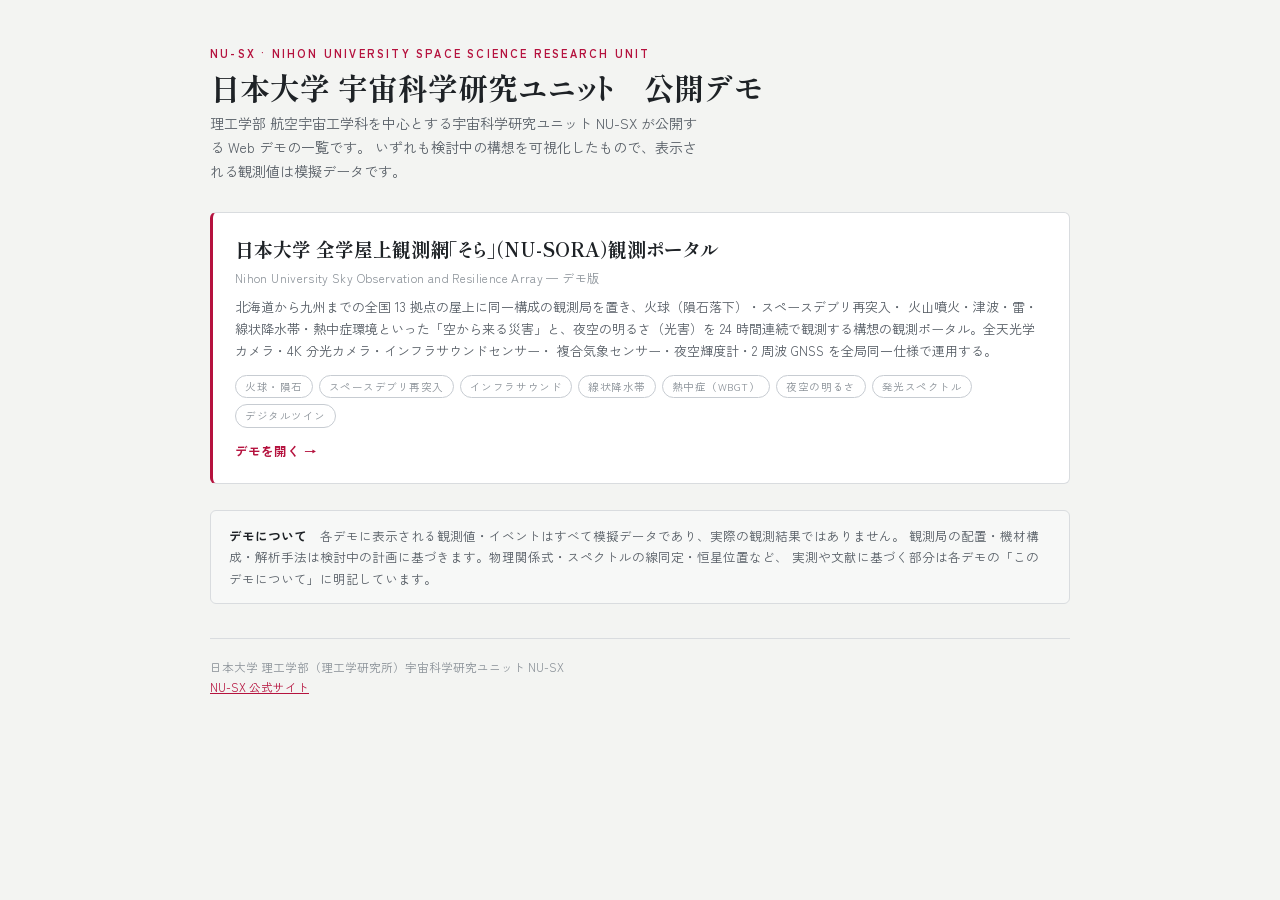
==== index.html @ 19b9b511 "NU-SORA 観測ポータル デモ版を公開 日本大学 全学屋上観測網「そら」（Nihon University Sky Observation and Resilience Array）の観測ポータル" ====
<!doctype html>
<html lang="ja">
<head>
<meta charset="utf-8">
<meta name="viewport" content="width=device-width, initial-scale=1">
<title>NU-SX ｜ 日本大学 宇宙科学研究ユニット — 公開デモ</title>
<meta name="description" content="日本大学 理工学部 宇宙科学研究ユニット NU-SX が公開する Web デモの一覧。">
<meta name="robots" content="noindex">
<link rel="preconnect" href="https://fonts.googleapis.com">
<link rel="preconnect" href="https://fonts.gstatic.com" crossorigin>
<link rel="stylesheet" href="https://fonts.googleapis.com/css2?family=Shippori+Mincho:wght@500;700&family=Zen+Kaku+Gothic+New:wght@400;500;700&display=swap">
<link rel="icon" href="data:image/svg+xml,%3Csvg xmlns='http://www.w3.org/2000/svg' viewBox='0 0 32 32'%3E%3Crect width='32' height='32' rx='6' fill='%23B5123E'/%3E%3Cpath d='M6 24 L24 8' stroke='%23fff' stroke-width='2.4' stroke-linecap='round'/%3E%3Ccircle cx='24' cy='8' r='3.2' fill='%23fff'/%3E%3Ccircle cx='9' cy='11' r='1.2' fill='%23fff'/%3E%3Ccircle cx='15' cy='7' r='1' fill='%23fff'/%3E%3Ccircle cx='22' cy='21' r='1' fill='%23fff'/%3E%3C/svg%3E">
<style>
:root{
  --bg:#12151A; --panel:#191D23; --panel2:#1F242B; --ink:#EDEFF2; --ink2:#AEB6C0; --muted:#7E8792;
  --rule:#2A3038; --rule2:#353C46; --accent:#D6405F; color-scheme:dark;
}
@media (prefers-color-scheme: light){
  :root{ --bg:#F3F4F2; --panel:#FFFFFF; --panel2:#F7F8F7; --ink:#1E2226; --ink2:#575E66; --muted:#8A9198;
         --rule:#D9DCDF; --rule2:#C7CCD2; --accent:#B5123E; color-scheme:light; }
}
*{box-sizing:border-box}
body{margin:0;background:var(--bg);color:var(--ink);font-size:14px;line-height:1.7;
  font-family:"Zen Kaku Gothic New","Hiragino Sans","Noto Sans JP",sans-serif;font-feature-settings:"palt";
  -webkit-font-smoothing:antialiased}
h1,h2,h3{font-family:"Shippori Mincho","Hiragino Mincho ProN","Yu Mincho",serif;font-weight:700;margin:0}
a{color:var(--accent)}
.page{max-width:900px;margin:0 auto;padding:44px 20px 72px}
.eyebrow{font-size:11px;letter-spacing:.2em;color:var(--accent);font-weight:700;text-transform:uppercase}
h1{font-size:30px;line-height:1.25;margin:6px 0 6px;text-wrap:balance}
.lead{color:var(--ink2);margin:0 0 28px;max-width:62ch}
.card{display:block;background:var(--panel);border:1px solid var(--rule);border-left:3px solid var(--accent);
  border-radius:6px;padding:20px 22px;text-decoration:none;color:inherit;margin-bottom:14px;transition:border-color .15s}
.card:hover{border-color:var(--accent)}
.card h2{font-size:19px;margin-bottom:3px}
.card .sub{font-size:12px;color:var(--muted);letter-spacing:.03em;margin-bottom:8px}
.card p{margin:0;color:var(--ink2);font-size:13px}
.card .go{display:inline-block;margin-top:12px;font-size:12.5px;font-weight:700;color:var(--accent)}
.tags{display:flex;gap:6px;flex-wrap:wrap;margin-top:12px}
.tag{font-size:10.5px;letter-spacing:.05em;border:1px solid var(--rule2);color:var(--muted);
  border-radius:999px;padding:2px 9px}
.notice{background:var(--panel2);border:1px solid var(--rule);border-radius:6px;padding:14px 18px;
  font-size:12.5px;color:var(--ink2);margin:26px 0 0}
.notice b{color:var(--ink)}
footer{border-top:1px solid var(--rule);margin-top:34px;padding-top:18px;font-size:11.5px;color:var(--muted);line-height:1.8}
</style>
</head>
<body>
<div class="page">
  <div class="eyebrow">NU-SX · Nihon University Space Science Research Unit</div>
  <h1>日本大学 宇宙科学研究ユニット　公開デモ</h1>
  <p class="lead">理工学部 航空宇宙工学科を中心とする宇宙科学研究ユニット NU-SX が公開する Web デモの一覧です。
  いずれも検討中の構想を可視化したもので、表示される観測値は模擬データです。</p>

  <a class="card" href="nu-sora/">
    <h2>日本大学 全学屋上観測網「そら」（NU-SORA）観測ポータル</h2>
    <div class="sub">Nihon University Sky Observation and Resilience Array — デモ版</div>
    <p>北海道から九州までの全国 13 拠点の屋上に同一構成の観測局を置き、火球（隕石落下）・スペースデブリ再突入・
    火山噴火・津波・雷・線状降水帯・熱中症環境といった「空から来る災害」と、夜空の明るさ（光害）を
    24 時間連続で観測する構想の観測ポータル。全天光学カメラ・4K 分光カメラ・インフラサウンドセンサー・
    複合気象センサー・夜空輝度計・2 周波 GNSS を全局同一仕様で運用する。</p>
    <div class="tags">
      <span class="tag">火球・隕石</span><span class="tag">スペースデブリ再突入</span>
      <span class="tag">インフラサウンド</span><span class="tag">線状降水帯</span>
      <span class="tag">熱中症（WBGT）</span><span class="tag">夜空の明るさ</span>
      <span class="tag">発光スペクトル</span><span class="tag">デジタルツイン</span>
    </div>
    <span class="go">デモを開く →</span>
  </a>

  <div class="notice">
    <b>デモについて</b>　各デモに表示される観測値・イベントはすべて模擬データであり、実際の観測結果ではありません。
    観測局の配置・機材構成・解析手法は検討中の計画に基づきます。物理関係式・スペクトルの線同定・恒星位置など、
    実測や文献に基づく部分は各デモの「このデモについて」に明記しています。
  </div>

  <footer>
    日本大学 理工学部（理工学研究所）宇宙科学研究ユニット NU-SX<br>
    <a href="https://aero.cst.nihon-u.ac.jp/nu-sx/" target="_blank" rel="noopener">NU-SX 公式サイト</a>
  </footer>
</div>
</body>
</html>
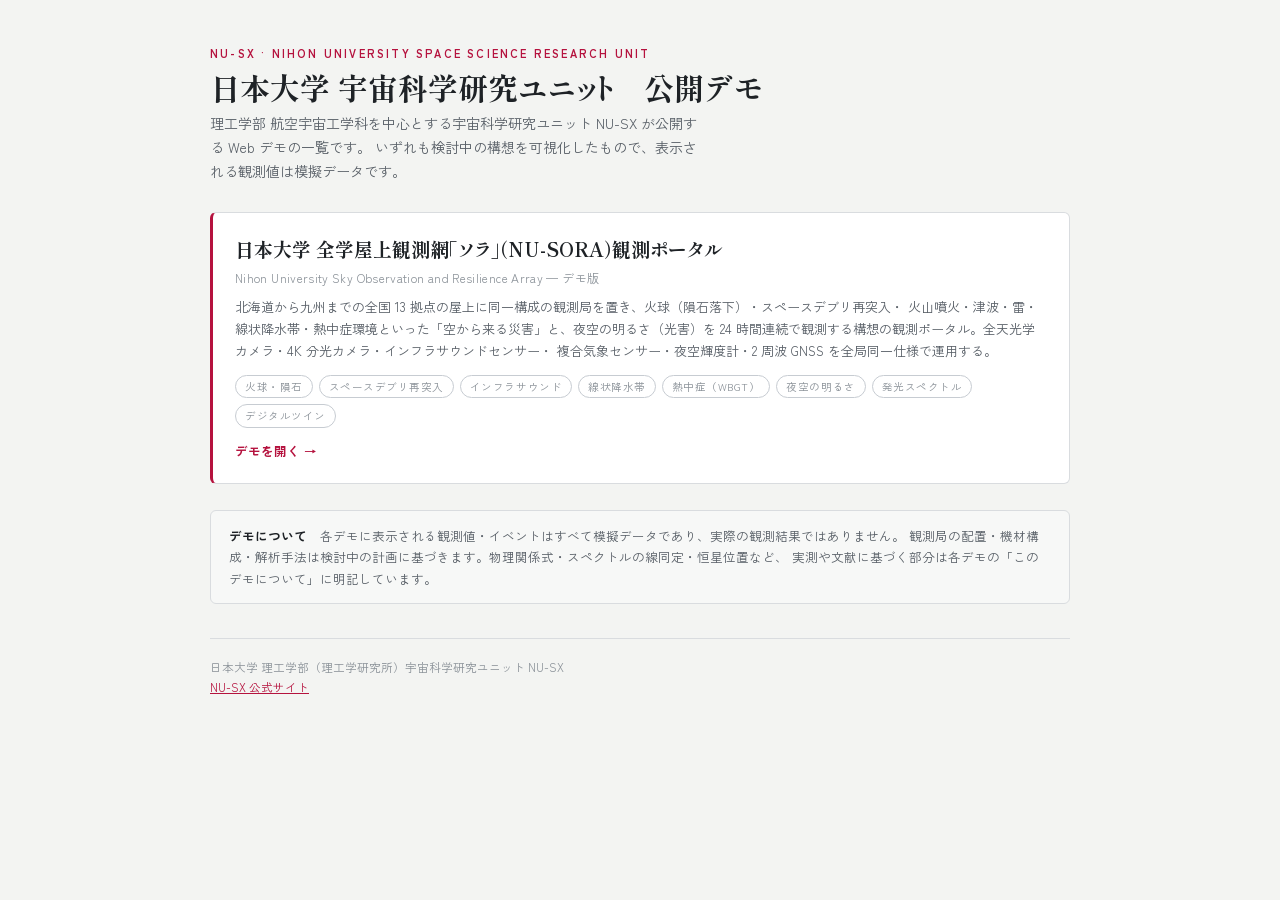
==== commit 87c39396: "観測網の通称をカタカナ「ソラ」に統一し、全天カメラの描画を作り直す 【名称】 全学屋上観測網の通称を「そら」から「ソラ」へ全箇所で統一した。  【全天カメラ】白く濁って回転して見えた原因を修正し、実際" ====
--- a/index.html
+++ b/index.html
@@ -53,7 +53,7 @@
   いずれも検討中の構想を可視化したもので、表示される観測値は模擬データです。</p>
 
   <a class="card" href="nu-sora/">
-    <h2>日本大学 全学屋上観測網「そら」（NU-SORA）観測ポータル</h2>
+    <h2>日本大学 全学屋上観測網「ソラ」（NU-SORA）観測ポータル</h2>
     <div class="sub">Nihon University Sky Observation and Resilience Array — デモ版</div>
     <p>北海道から九州までの全国 13 拠点の屋上に同一構成の観測局を置き、火球（隕石落下）・スペースデブリ再突入・
     火山噴火・津波・雷・線状降水帯・熱中症環境といった「空から来る災害」と、夜空の明るさ（光害）を
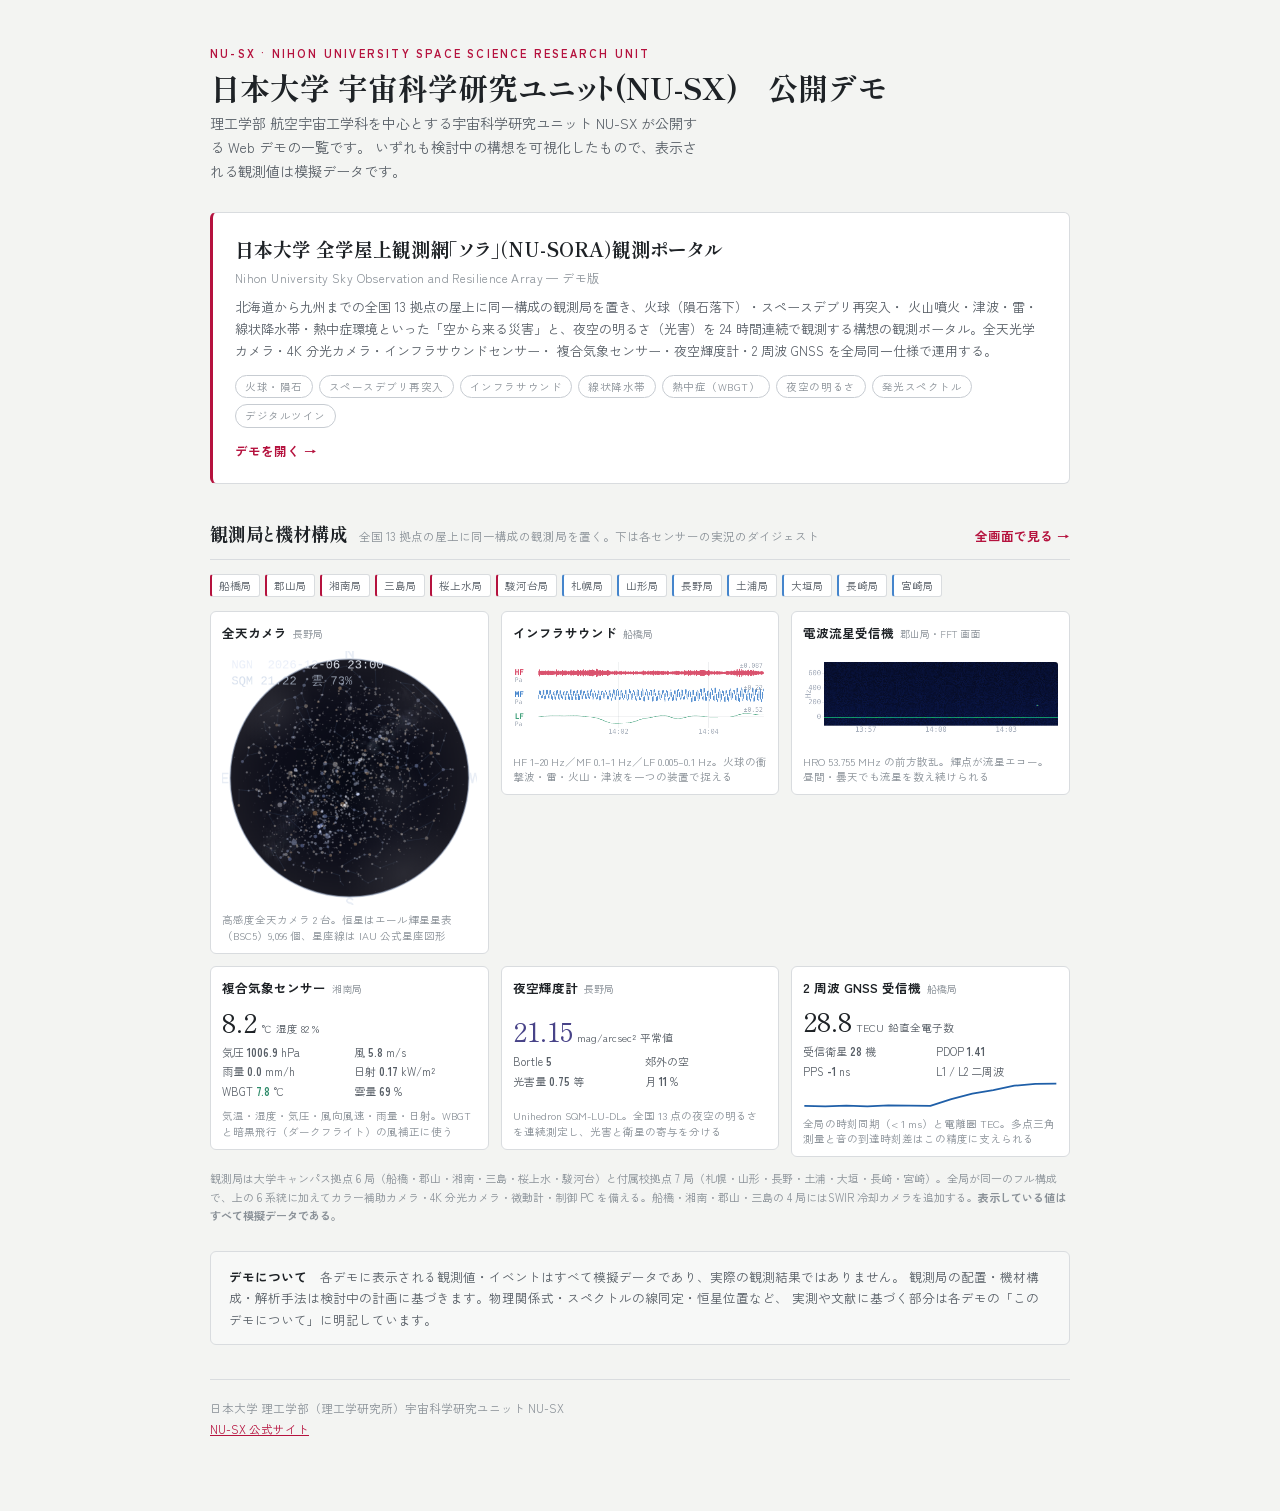
==== commit 55fcb1a7: "表紙を NU-SX 公開デモとし、観測局と機材構成のダイジェストを載せる - 表題を「日本大学 宇宙科学研究ユニット(NU-SX) 公開デモ」に改めた - 表紙に「観測局と機材構成」のダイジェストを追" ====
--- a/index.html
+++ b/index.html
@@ -3,7 +3,7 @@
 <head>
 <meta charset="utf-8">
 <meta name="viewport" content="width=device-width, initial-scale=1">
-<title>NU-SX ｜ 日本大学 宇宙科学研究ユニット — 公開デモ</title>
+<title>日本大学 宇宙科学研究ユニット(NU-SX) 公開デモ</title>
 <meta name="description" content="日本大学 理工学部 宇宙科学研究ユニット NU-SX が公開する Web デモの一覧。">
 <meta name="robots" content="noindex">
 <link rel="preconnect" href="https://fonts.googleapis.com">
@@ -43,12 +43,42 @@
   font-size:12.5px;color:var(--ink2);margin:26px 0 0}
 .notice b{color:var(--ink)}
 footer{border-top:1px solid var(--rule);margin-top:34px;padding-top:18px;font-size:11.5px;color:var(--muted);line-height:1.8}
+
+/* ---- 観測局と機材構成のダイジェスト ---- */
+:root{--c-ok:#3FA07A;--c-warn:#D98A1C;--c-crit:#D6405F;--c-info:#4585CC;--c-sky:#7C6FD0;--bg2:#0D1014;--ink2:#AEB6C0}
+@media (prefers-color-scheme: light){:root{--c-ok:#2E8B6A;--c-warn:#D98A1C;--c-crit:#B5123E;--c-info:#1F5FA8;--c-sky:#5A4CB0;--bg2:#EAECEA;--ink2:#575E66}}
+.dg{margin-top:34px}
+.dg-h{display:flex;align-items:baseline;gap:12px;flex-wrap:wrap;padding-bottom:10px;border-bottom:1px solid var(--rule)}
+.dg-h h2{font-size:18px}
+.dg-h .sub{font-size:11.5px;color:var(--muted);flex:1}
+.dg-h a{font-size:12.5px;font-weight:700;text-decoration:none;white-space:nowrap}
+.dg-stations{display:flex;gap:5px;flex-wrap:wrap;margin:14px 0 4px}
+.dg-st{font-size:10.5px;border:1px solid var(--rule);border-radius:3px;padding:2px 7px;color:var(--ink2);
+  background:var(--panel);white-space:nowrap}
+.dg-st.u{border-left:2px solid var(--accent)}
+.dg-st.s{border-left:2px solid #4585CC}
+.dg-grid{display:grid;grid-template-columns:repeat(auto-fill,minmax(232px,1fr));gap:12px;margin-top:14px;align-items:start}
+.dg-tile{background:var(--panel);border:1px solid var(--rule);border-radius:6px;padding:10px 11px 9px;overflow:hidden}
+.dg-tile .t-h{display:flex;align-items:baseline;gap:6px;margin-bottom:7px}
+.dg-tile .t-h b{font-size:12.5px}
+.dg-tile .t-h span{font-size:10px;color:var(--muted)}
+.dg-tile .t-b{min-height:96px;display:flex;align-items:center;justify-content:center}
+.dg-tile canvas{display:block;width:100%;height:auto;border-radius:3px}
+.dg-tile .t-f{font-size:10.5px;color:var(--muted);margin-top:7px;line-height:1.5}
+.dg-num{font-family:"Shippori Mincho",serif;font-size:27px;line-height:1.15;font-variant-numeric:tabular-nums;
+  display:flex;align-items:baseline;gap:4px;flex-wrap:wrap}
+.dg-num small{font-size:10.5px;font-family:"Zen Kaku Gothic New",sans-serif;color:var(--ink2)}
+.dg-rows{display:grid;grid-template-columns:1fr 1fr;gap:1px 10px;font-size:11px;color:var(--ink2);
+  font-variant-numeric:tabular-nums;margin-top:6px;width:100%}
+.dg-wrap{width:100%}
+.dg-note{font-size:11px;color:var(--muted);margin-top:12px;line-height:1.7}
+svg.spark{display:block}
 </style>
 </head>
 <body>
 <div class="page">
   <div class="eyebrow">NU-SX · Nihon University Space Science Research Unit</div>
-  <h1>日本大学 宇宙科学研究ユニット　公開デモ</h1>
+  <h1>日本大学 宇宙科学研究ユニット(NU-SX)　公開デモ</h1>
   <p class="lead">理工学部 航空宇宙工学科を中心とする宇宙科学研究ユニット NU-SX が公開する Web デモの一覧です。
   いずれも検討中の構想を可視化したもので、表示される観測値は模擬データです。</p>
 
@@ -68,6 +98,17 @@
     <span class="go">デモを開く →</span>
   </a>
 
+  <section class="dg" id="digest">
+    <div class="dg-h">
+      <h2>観測局と機材構成</h2>
+      <span class="sub">全国 13 拠点の屋上に同一構成の観測局を置く。下は各センサーの実況のダイジェスト</span>
+      <a href="nu-sora/#stations">全画面で見る →</a>
+    </div>
+    <div class="dg-stations" id="dgStations"></div>
+    <div class="dg-grid" id="dgGrid"></div>
+    <div class="dg-note" id="dgNote">読み込み中…</div>
+  </section>
+
   <div class="notice">
     <b>デモについて</b>　各デモに表示される観測値・イベントはすべて模擬データであり、実際の観測結果ではありません。
     観測局の配置・機材構成・解析手法は検討中の計画に基づきます。物理関係式・スペクトルの線同定・恒星位置など、
@@ -79,5 +120,129 @@
     <a href="https://aero.cst.nihon-u.ac.jp/nu-sx/" target="_blank" rel="noopener">NU-SX 公式サイト</a>
   </footer>
 </div>
+<script>
+/* デモ本体のモジュールを読み込んで、観測局と機材構成のダイジェストを描く。
+   初回表示を妨げないよう load 後に読み込み、失敗しても本文は壊れない。 */
+(function () {
+  var FILES = ['core.js', 'data.js', 'map.js', 'starcatalog.js', 'sky.js', 'infra.js', 'sensors.js'];
+  function load(i) {
+    if (i >= FILES.length) {
+      try { build(); } catch (e) { if (window.console) console.error(e); fail(); }
+      return;
+    }
+    var s = document.createElement('script');
+    s.src = 'nu-sora/js/' + FILES[i];
+    s.onload = function () { load(i + 1); };
+    s.onerror = fail;
+    document.head.appendChild(s);
+  }
+  function fail() {
+    var n = document.getElementById('dgNote');
+    if (n) n.textContent = 'ダイジェストを読み込めませんでした。デモ本体は「デモを開く」から利用できます。';
+  }
+  function tile(title, sub, bodyNode, foot) {
+    var NS = window.NS;
+    return NS.el('div', { class:'dg-tile' }, [
+      NS.el('div', { class:'t-h' }, [NS.el('b', { text:title }), NS.el('span', { text:sub })]),
+      NS.el('div', { class:'t-b' }, bodyNode),
+      NS.el('div', { class:'t-f', text:foot })
+    ]);
+  }
+  function build() {
+    var NS = window.NS;
+    if (!NS || !NS.STATIONS) { fail(); return; }
+    /* 13 局のチップ */
+    var chips = document.getElementById('dgStations');
+    NS.STATIONS.forEach(function (st) {
+      chips.appendChild(NS.el('span', { class:'dg-st ' + st.kind,
+        title:st.pref + ' ' + st.city + '　' + st.host, text:st.name }));
+    });
+
+    var g = document.getElementById('dgGrid'), t = NS.now();
+    var alive = [];
+
+    /* 全天カメラ */
+    var skySt = NS.ST.NGN, def = NS.defaultSkyTime();
+    var A = NS.AllSky(skySt, { size:190, showConst:true, showGrid:false });
+    A.setTime(def.t, def.live); A.start(); alive.push(A);
+    g.appendChild(tile('全天カメラ', skySt.name, A.node,
+      '高感度全天カメラ 2 台。恒星はエール輝星星表（BSC5）9,096 個、星座線は IAU 公式星座図形'));
+
+    /* インフラサウンド */
+    var infSt = NS.ST.FNB;
+    var S = NS.InfraStrip(infSt, { chans:['HF', 'MF', 'LF'], win:300, width:300 });
+    S.start(); alive.push(S);
+    g.appendChild(tile('インフラサウンド', infSt.name, S.node,
+      'HF 1–20 Hz／MF 0.1–1 Hz／LF 0.005–0.1 Hz。火球の衝撃波・雷・火山・津波を一つの装置で捉える'));
+
+    /* 電波流星 FFT */
+    var hroSt = NS.ST.KYM;
+    var F = NS.HroFft(hroSt, { win:600 });
+    F.start(); alive.push(F);
+    g.appendChild(tile('電波流星受信機', hroSt.name + '・FFT 画面', F.node,
+      'HRO 53.755 MHz の前方散乱。輝点が流星エコー。昼間・曇天でも流星を数え続けられる'));
+
+    /* 複合気象センサー */
+    var mSt = NS.ST.SNN, w = NS.weather(mSt, t), wl = NS.wbgtLevel(w.wbgt);
+    g.appendChild(tile('複合気象センサー', mSt.name, NS.el('div', { class:'dg-wrap' }, [
+      NS.el('div', { class:'dg-num' }, [NS.f(w.temp, 1), NS.el('small', { text:'℃' }),
+        NS.el('small', { text:'湿度 ' + NS.f(w.rh, 0) + ' %' })]),
+      NS.el('div', { class:'dg-rows' }, [
+        NS.el('span', { html:'気圧 <b>' + NS.f(w.press, 1) + '</b> hPa' }),
+        NS.el('span', { html:'風 <b>' + NS.f(w.wind, 1) + '</b> m/s' }),
+        NS.el('span', { html:'雨量 <b>' + NS.f(w.rain, 1) + '</b> mm/h' }),
+        NS.el('span', { html:'日射 <b>' + NS.f(w.solar, 2) + '</b> kW/m²' }),
+        NS.el('span', { html:'WBGT <b style="color:' + wl.color + '">' + NS.f(w.wbgt, 1) + '</b> ℃' }),
+        NS.el('span', { html:'雲量 <b>' + Math.round(w.cloud * 100) + '</b> %' })])]),
+      '気温・湿度・気圧・風向風速・雨量・日射。WBGT と暗黒飛行（ダークフライト）の風補正に使う'));
+
+    /* 夜空輝度計 */
+    var qSt = NS.ST.NGN, sb = NS.skyBrightness(qSt, t);
+    var mag = sb.mag == null ? qSt.sqm : sb.mag, bt = NS.bortle(mag);
+    g.appendChild(tile('夜空輝度計', qSt.name, NS.el('div', { class:'dg-wrap' }, [
+      NS.el('div', { class:'dg-num', style:{ color:NS.SQM_SCALE(mag) } }, [NS.f(mag, 2),
+        NS.el('small', { text:'mag/arcsec²' }),
+        sb.mag == null ? NS.el('small', { text:'平常値' }) : null]),
+      NS.el('div', { class:'dg-rows' }, [
+        NS.el('span', { html:'Bortle <b>' + bt.n + '</b>' }),
+        NS.el('span', { html:bt.label }),
+        NS.el('span', { html:'光害量 <b>' + NS.f(21.9 - qSt.sqm, 2) + '</b> 等' }),
+        NS.el('span', { html:'月 <b>' + Math.round(NS.moonIllum(t) * 100) + '</b> %' })])]),
+      'Unihedron SQM-LU-DL。全国 13 点の夜空の明るさを連続測定し、光害と衛星の寄与を分ける'));
+
+    /* 2 周波 GNSS */
+    var gSt = NS.ST.FNB, gs = NS.gnssState(gSt, t), tp = [];
+    for (var k = -12; k <= 0; k++) tp.push(NS.gnssState(gSt, t + k * 3600e3).tec);
+    g.appendChild(tile('2 周波 GNSS 受信機', gSt.name, NS.el('div', { class:'dg-wrap' }, [
+      NS.el('div', { class:'dg-num' }, [NS.f(gs.tec, 1), NS.el('small', { text:'TECU' }),
+        NS.el('small', { text:'鉛直全電子数' })]),
+      NS.el('div', { class:'dg-rows' }, [
+        NS.el('span', { html:'受信衛星 <b>' + gs.n + '</b> 機' }),
+        NS.el('span', { html:'PDOP <b>' + NS.f(gs.pdop, 2) + '</b>' }),
+        NS.el('span', { html:'PPS <b>' + (gs.ppsNs > 0 ? '+' : '') + NS.f(gs.ppsNs, 0) + '</b> ns' }),
+        NS.el('span', { html:'L1 / L2 二周波' })]),
+      NS.chart.spark(tp, { color:'var(--c-info)', width:200, height:22 })]),
+      '全局の時刻同期（< 1 ms）と電離圏 TEC。多点三角測量と音の到達時刻差はこの精度に支えられる'));
+
+    document.getElementById('dgNote').innerHTML =
+      '観測局は大学キャンパス拠点 6 局（船橋・郡山・湘南・三島・桜上水・駿河台）と付属校拠点 7 局'
+      + '（札幌・山形・長野・土浦・大垣・長崎・宮崎）。全局が同一のフル構成で、上の 6 系統に加えて'
+      + 'カラー補助カメラ・4K 分光カメラ・微動計・制御 PC を備える。船橋・湘南・郡山・三島の 4 局には'
+      + 'SWIR 冷却カメラを追加する。<b>表示している値はすべて模擬データである。</b>';
+
+    /* 画面から外れたら止める */
+    if (window.IntersectionObserver) {
+      var io = new IntersectionObserver(function (es) {
+        es.forEach(function (e) {
+          alive.forEach(function (o) { if (e.isIntersecting) o.start(); else o.stop(); });
+        });
+      }, { rootMargin:'120px' });
+      io.observe(document.getElementById('digest'));
+    }
+  }
+  if (document.readyState === 'complete') load(0);
+  else window.addEventListener('load', function () { load(0); });
+})();
+</script>
 </body>
 </html>
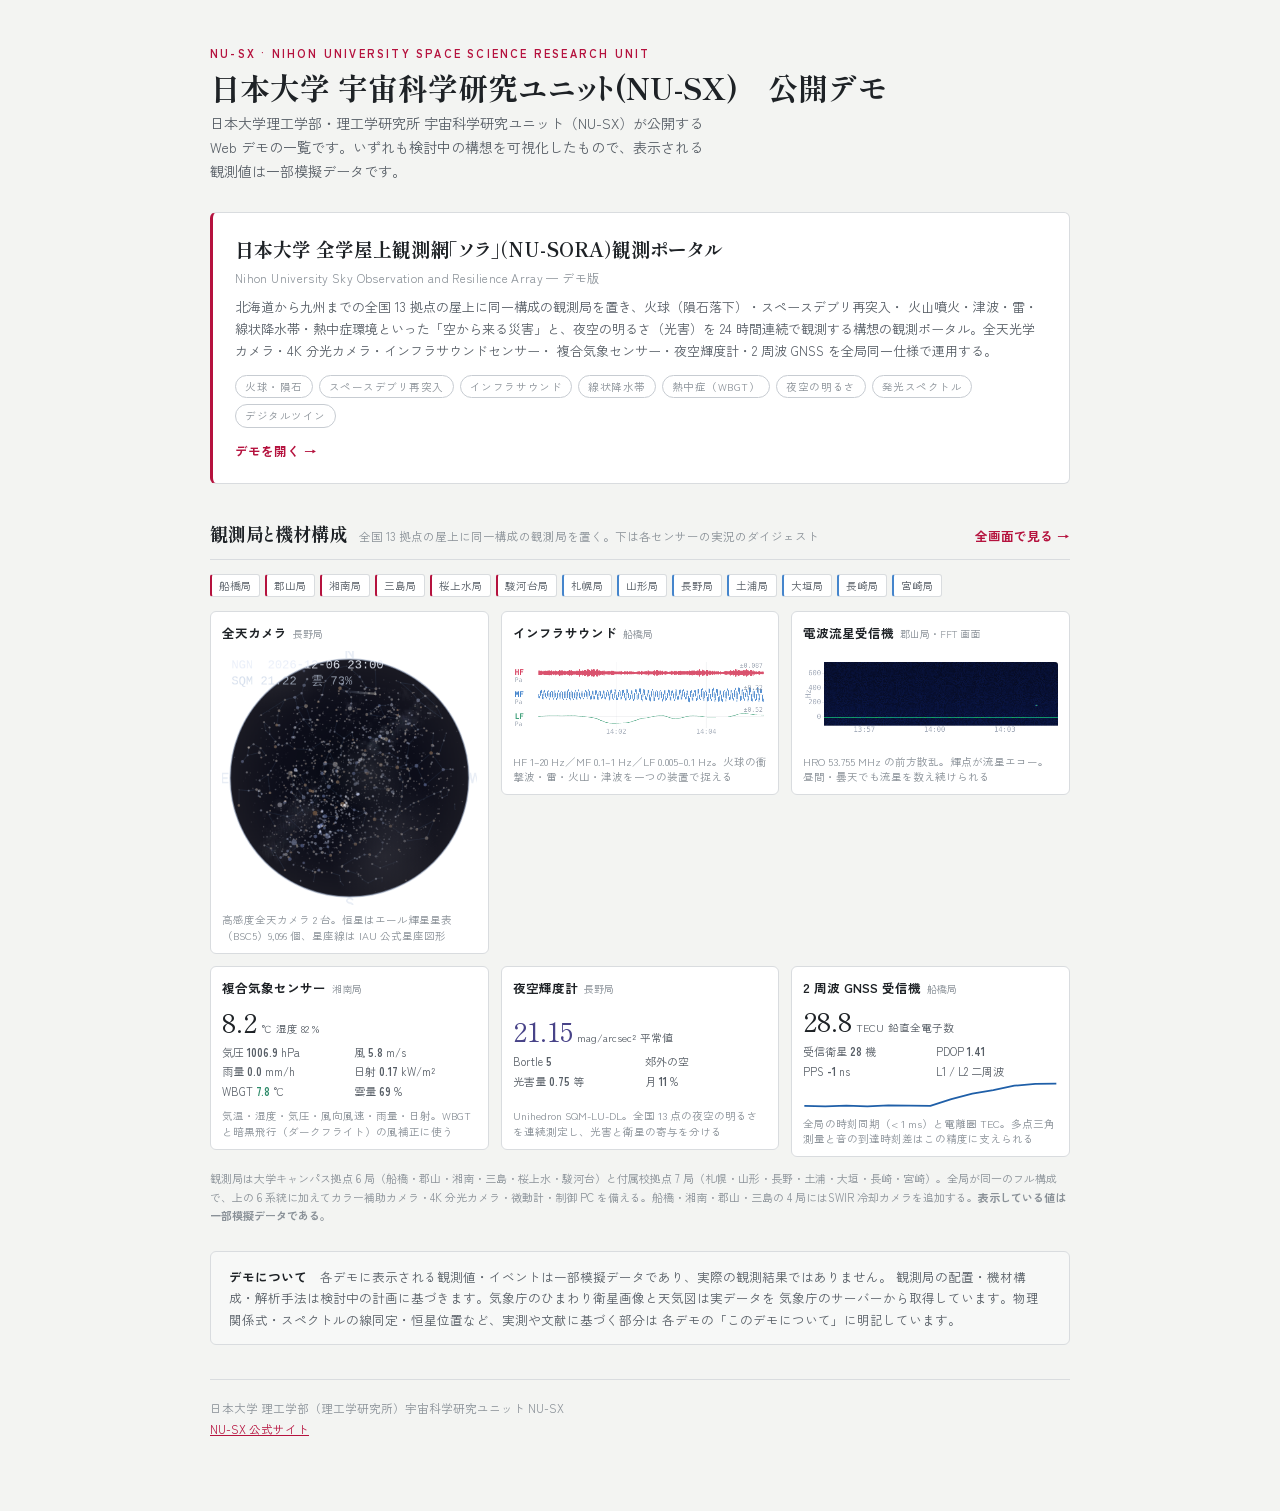
==== commit eb72c495: "流星群を IMO 準拠にし、気象庁画像の重ね合わせと「地震・津波」画面を追加 【流星群】検出カタログの母集団を、IMO Meteor Shower Calendar / Working List に基" ====
--- a/index.html
+++ b/index.html
@@ -79,8 +79,7 @@
 <div class="page">
   <div class="eyebrow">NU-SX · Nihon University Space Science Research Unit</div>
   <h1>日本大学 宇宙科学研究ユニット(NU-SX)　公開デモ</h1>
-  <p class="lead">理工学部 航空宇宙工学科を中心とする宇宙科学研究ユニット NU-SX が公開する Web デモの一覧です。
-  いずれも検討中の構想を可視化したもので、表示される観測値は模擬データです。</p>
+  <p class="lead">日本大学理工学部・理工学研究所 宇宙科学研究ユニット（NU-SX）が公開する Web デモの一覧です。いずれも検討中の構想を可視化したもので、表示される観測値は一部模擬データです。</p>
 
   <a class="card" href="nu-sora/">
     <h2>日本大学 全学屋上観測網「ソラ」（NU-SORA）観測ポータル</h2>
@@ -110,9 +109,10 @@
   </section>
 
   <div class="notice">
-    <b>デモについて</b>　各デモに表示される観測値・イベントはすべて模擬データであり、実際の観測結果ではありません。
-    観測局の配置・機材構成・解析手法は検討中の計画に基づきます。物理関係式・スペクトルの線同定・恒星位置など、
-    実測や文献に基づく部分は各デモの「このデモについて」に明記しています。
+    <b>デモについて</b>　各デモに表示される観測値・イベントは一部模擬データであり、実際の観測結果ではありません。
+    観測局の配置・機材構成・解析手法は検討中の計画に基づきます。気象庁のひまわり衛星画像と天気図は実データを
+    気象庁のサーバーから取得しています。物理関係式・スペクトルの線同定・恒星位置など、実測や文献に基づく部分は
+    各デモの「このデモについて」に明記しています。
   </div>
 
   <footer>
@@ -228,7 +228,7 @@
       '観測局は大学キャンパス拠点 6 局（船橋・郡山・湘南・三島・桜上水・駿河台）と付属校拠点 7 局'
       + '（札幌・山形・長野・土浦・大垣・長崎・宮崎）。全局が同一のフル構成で、上の 6 系統に加えて'
       + 'カラー補助カメラ・4K 分光カメラ・微動計・制御 PC を備える。船橋・湘南・郡山・三島の 4 局には'
-      + 'SWIR 冷却カメラを追加する。<b>表示している値はすべて模擬データである。</b>';
+      + 'SWIR 冷却カメラを追加する。<b>表示している値は一部模擬データである。</b>';
 
     /* 画面から外れたら止める */
     if (window.IntersectionObserver) {
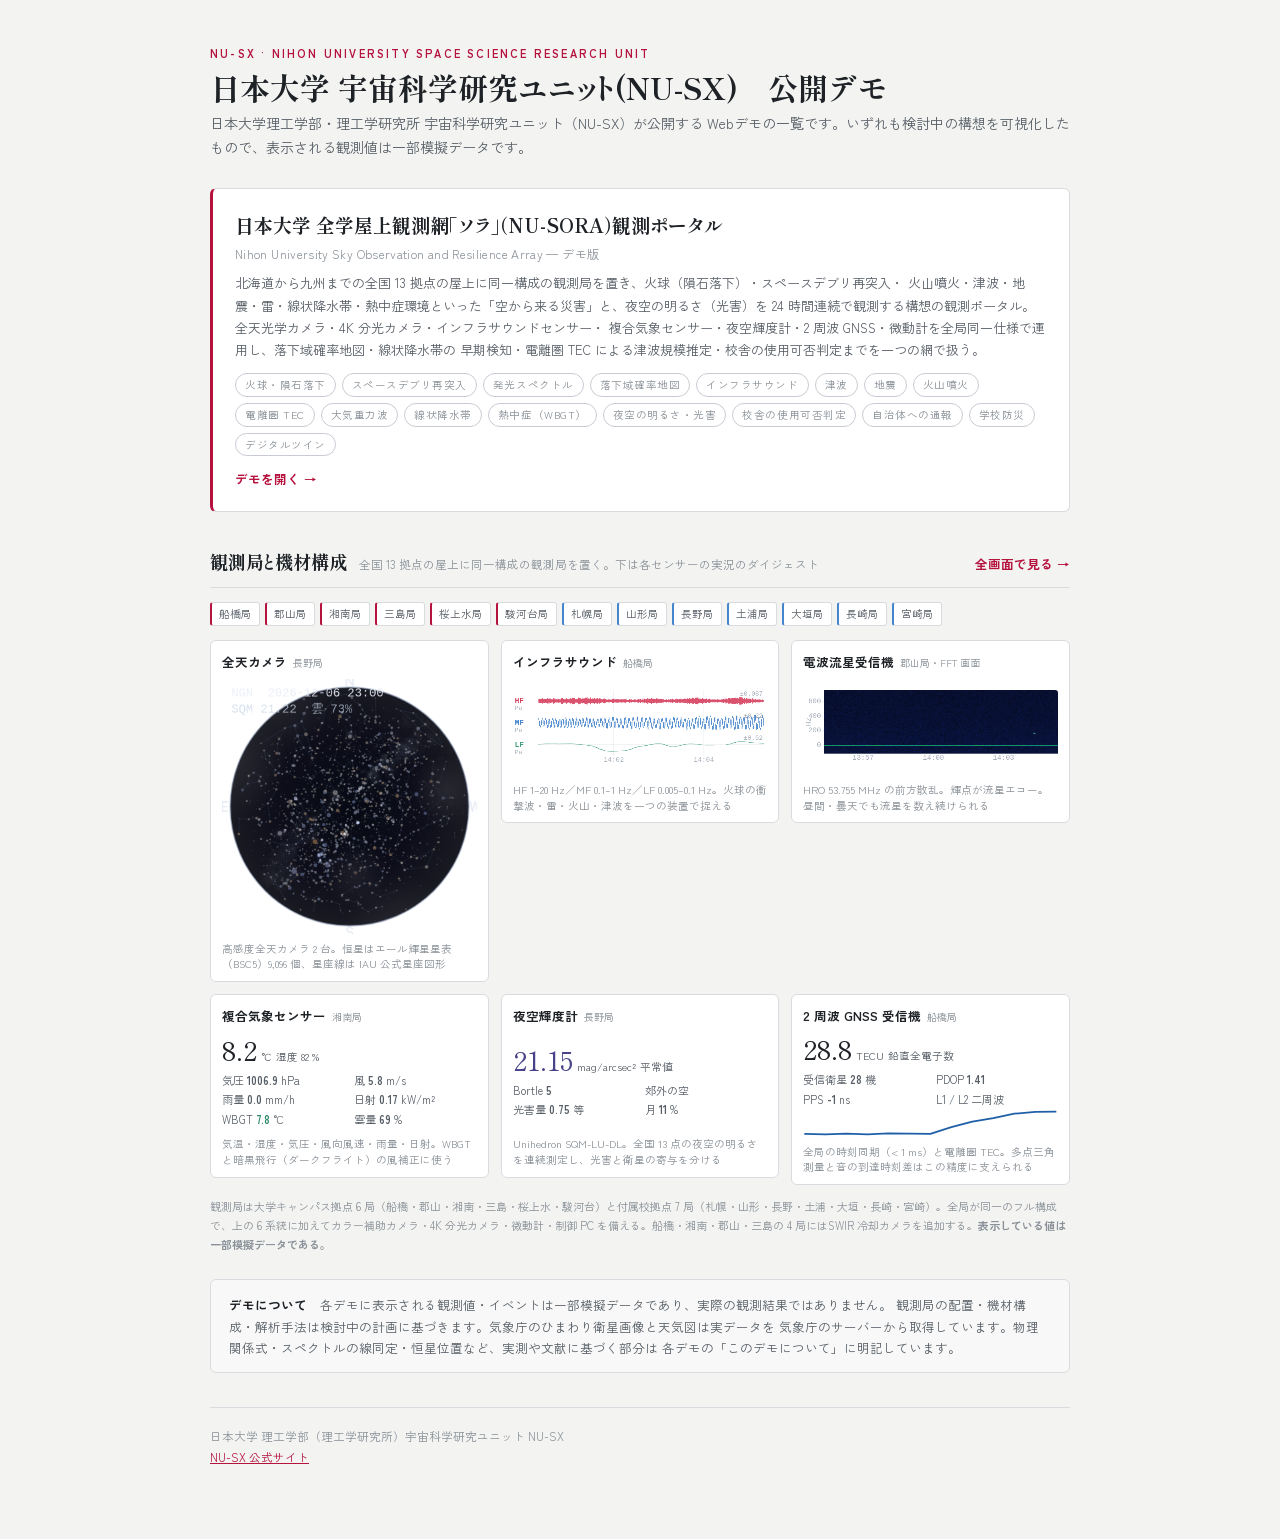
==== commit af215d2a: "表紙のリード文の折り返し制限を外し、キーワードに防災分野を加える - リード文の max-width:62ch を外し、段落が本文幅いっぱいに流れるようにした   （途中で強制的に折り返されないように" ====
--- a/index.html
+++ b/index.html
@@ -4,7 +4,7 @@
 <meta charset="utf-8">
 <meta name="viewport" content="width=device-width, initial-scale=1">
 <title>日本大学 宇宙科学研究ユニット(NU-SX) 公開デモ</title>
-<meta name="description" content="日本大学 理工学部 宇宙科学研究ユニット NU-SX が公開する Web デモの一覧。">
+<meta name="description" content="日本大学理工学部・理工学研究所 宇宙科学研究ユニット（NU-SX）が公開する Webデモの一覧。火球・隕石落下、スペースデブリ再突入、インフラサウンド、津波・地震・火山噴火、線状降水帯、熱中症、夜空の明るさ、デジタルツイン。">
 <meta name="robots" content="noindex">
 <link rel="preconnect" href="https://fonts.googleapis.com">
 <link rel="preconnect" href="https://fonts.gstatic.com" crossorigin>
@@ -28,7 +28,7 @@
 .page{max-width:900px;margin:0 auto;padding:44px 20px 72px}
 .eyebrow{font-size:11px;letter-spacing:.2em;color:var(--accent);font-weight:700;text-transform:uppercase}
 h1{font-size:30px;line-height:1.25;margin:6px 0 6px;text-wrap:balance}
-.lead{color:var(--ink2);margin:0 0 28px;max-width:62ch}
+.lead{color:var(--ink2);margin:0 0 28px}
 .card{display:block;background:var(--panel);border:1px solid var(--rule);border-left:3px solid var(--accent);
   border-radius:6px;padding:20px 22px;text-decoration:none;color:inherit;margin-bottom:14px;transition:border-color .15s}
 .card:hover{border-color:var(--accent)}
@@ -79,20 +79,26 @@
 <div class="page">
   <div class="eyebrow">NU-SX · Nihon University Space Science Research Unit</div>
   <h1>日本大学 宇宙科学研究ユニット(NU-SX)　公開デモ</h1>
-  <p class="lead">日本大学理工学部・理工学研究所 宇宙科学研究ユニット（NU-SX）が公開する Web デモの一覧です。いずれも検討中の構想を可視化したもので、表示される観測値は一部模擬データです。</p>
+  <p class="lead">日本大学理工学部・理工学研究所 宇宙科学研究ユニット（NU-SX）が公開する Webデモの一覧です。いずれも検討中の構想を可視化したもので、表示される観測値は一部模擬データです。</p>
 
   <a class="card" href="nu-sora/">
     <h2>日本大学 全学屋上観測網「ソラ」（NU-SORA）観測ポータル</h2>
     <div class="sub">Nihon University Sky Observation and Resilience Array — デモ版</div>
     <p>北海道から九州までの全国 13 拠点の屋上に同一構成の観測局を置き、火球（隕石落下）・スペースデブリ再突入・
-    火山噴火・津波・雷・線状降水帯・熱中症環境といった「空から来る災害」と、夜空の明るさ（光害）を
+    火山噴火・津波・地震・雷・線状降水帯・熱中症環境といった「空から来る災害」と、夜空の明るさ（光害）を
     24 時間連続で観測する構想の観測ポータル。全天光学カメラ・4K 分光カメラ・インフラサウンドセンサー・
-    複合気象センサー・夜空輝度計・2 周波 GNSS を全局同一仕様で運用する。</p>
+    複合気象センサー・夜空輝度計・2 周波 GNSS・微動計を全局同一仕様で運用し、落下域確率地図・線状降水帯の
+    早期検知・電離圏 TEC による津波規模推定・校舎の使用可否判定までを一つの網で扱う。</p>
     <div class="tags">
-      <span class="tag">火球・隕石</span><span class="tag">スペースデブリ再突入</span>
-      <span class="tag">インフラサウンド</span><span class="tag">線状降水帯</span>
-      <span class="tag">熱中症（WBGT）</span><span class="tag">夜空の明るさ</span>
-      <span class="tag">発光スペクトル</span><span class="tag">デジタルツイン</span>
+      <span class="tag">火球・隕石落下</span><span class="tag">スペースデブリ再突入</span>
+      <span class="tag">発光スペクトル</span><span class="tag">落下域確率地図</span>
+      <span class="tag">インフラサウンド</span><span class="tag">津波</span>
+      <span class="tag">地震</span><span class="tag">火山噴火</span>
+      <span class="tag">電離圏 TEC</span><span class="tag">大気重力波</span>
+      <span class="tag">線状降水帯</span><span class="tag">熱中症（WBGT）</span>
+      <span class="tag">夜空の明るさ・光害</span><span class="tag">校舎の使用可否判定</span>
+      <span class="tag">自治体への通報</span><span class="tag">学校防災</span>
+      <span class="tag">デジタルツイン</span>
     </div>
     <span class="go">デモを開く →</span>
   </a>
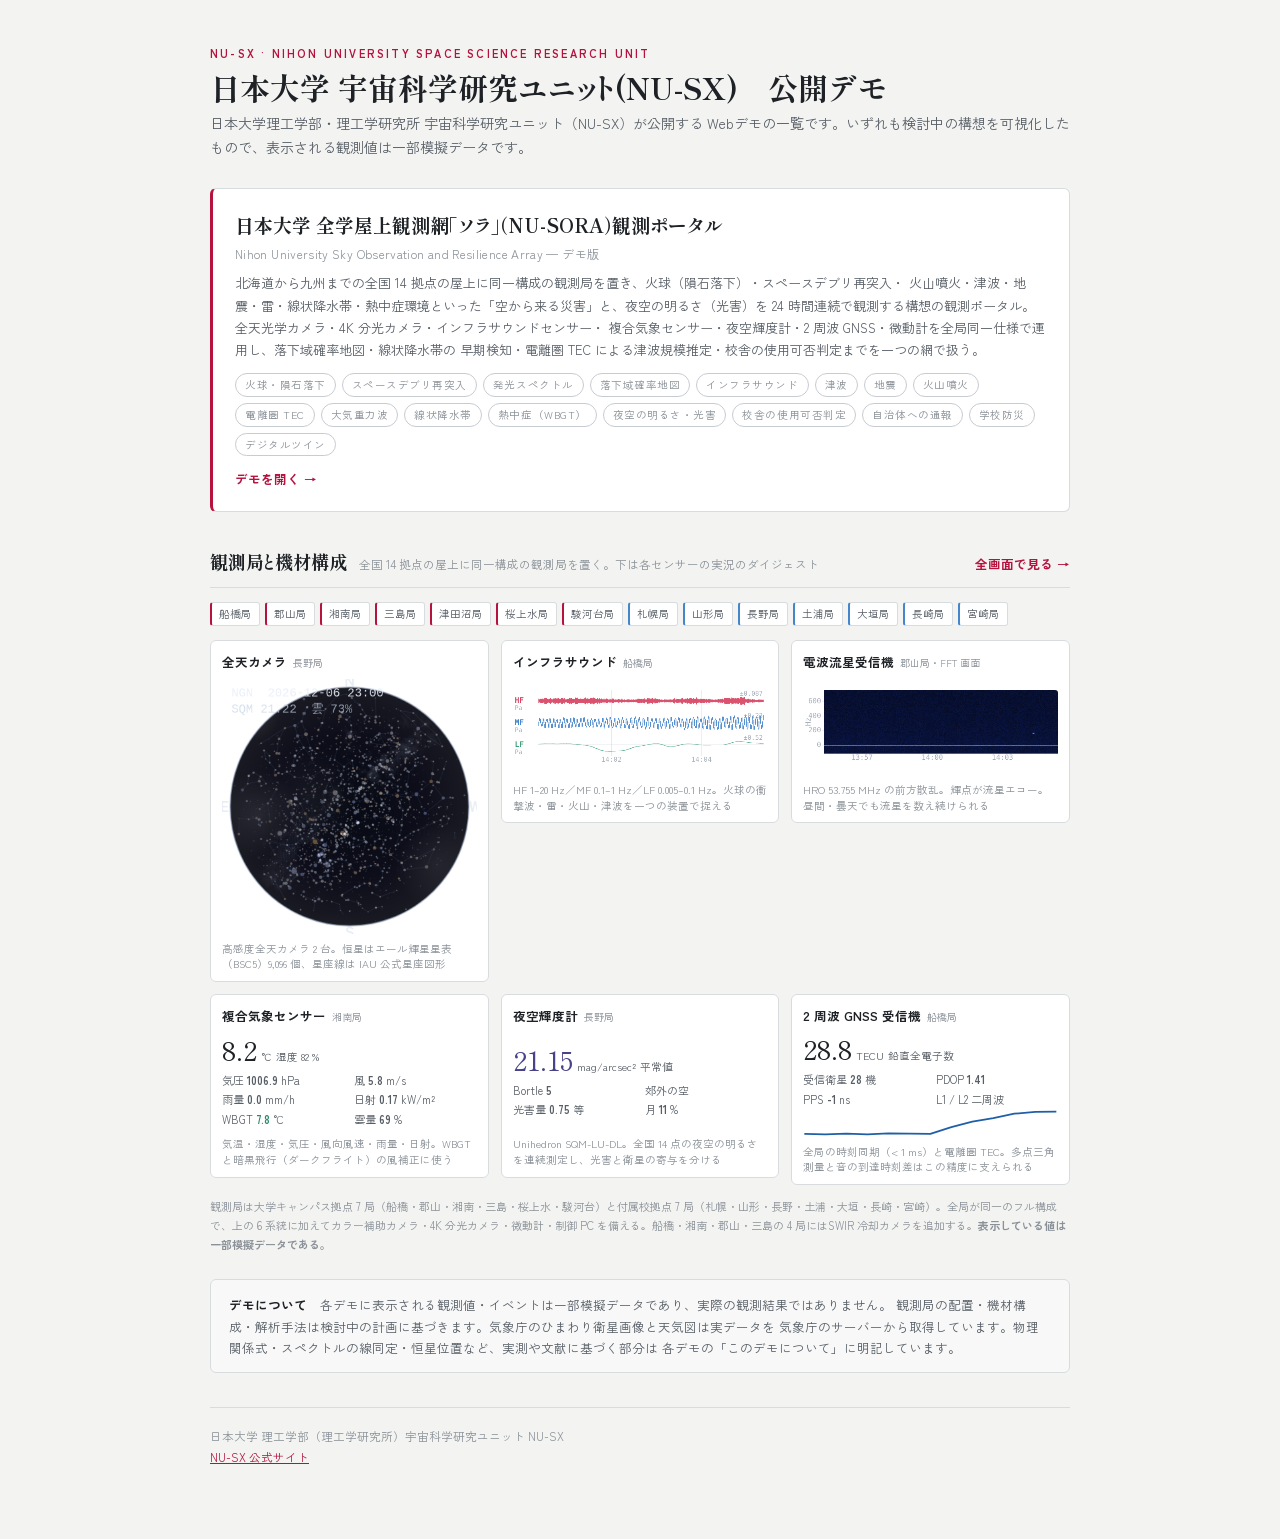
==== commit f5c05a73: "生産工学部の津田沼局を加えて 14 局にする 観測局に生産工学部（津田沼・実籾）を代表する津田沼局（TDN、千葉県習志野市、 35.6940°N 140.0135°E、標高 60 m）を追加し、大学キ" ====
--- a/index.html
+++ b/index.html
@@ -84,7 +84,7 @@
   <a class="card" href="nu-sora/">
     <h2>日本大学 全学屋上観測網「ソラ」（NU-SORA）観測ポータル</h2>
     <div class="sub">Nihon University Sky Observation and Resilience Array — デモ版</div>
-    <p>北海道から九州までの全国 13 拠点の屋上に同一構成の観測局を置き、火球（隕石落下）・スペースデブリ再突入・
+    <p>北海道から九州までの全国 14 拠点の屋上に同一構成の観測局を置き、火球（隕石落下）・スペースデブリ再突入・
     火山噴火・津波・地震・雷・線状降水帯・熱中症環境といった「空から来る災害」と、夜空の明るさ（光害）を
     24 時間連続で観測する構想の観測ポータル。全天光学カメラ・4K 分光カメラ・インフラサウンドセンサー・
     複合気象センサー・夜空輝度計・2 周波 GNSS・微動計を全局同一仕様で運用し、落下域確率地図・線状降水帯の
@@ -106,7 +106,7 @@
   <section class="dg" id="digest">
     <div class="dg-h">
       <h2>観測局と機材構成</h2>
-      <span class="sub">全国 13 拠点の屋上に同一構成の観測局を置く。下は各センサーの実況のダイジェスト</span>
+      <span class="sub">全国 14 拠点の屋上に同一構成の観測局を置く。下は各センサーの実況のダイジェスト</span>
       <a href="nu-sora/#stations">全画面で見る →</a>
     </div>
     <div class="dg-stations" id="dgStations"></div>
@@ -157,7 +157,7 @@
   function build() {
     var NS = window.NS;
     if (!NS || !NS.STATIONS) { fail(); return; }
-    /* 13 局のチップ */
+    /* 14 局のチップ */
     var chips = document.getElementById('dgStations');
     NS.STATIONS.forEach(function (st) {
       chips.appendChild(NS.el('span', { class:'dg-st ' + st.kind,
@@ -214,7 +214,7 @@
         NS.el('span', { html:bt.label }),
         NS.el('span', { html:'光害量 <b>' + NS.f(21.9 - qSt.sqm, 2) + '</b> 等' }),
         NS.el('span', { html:'月 <b>' + Math.round(NS.moonIllum(t) * 100) + '</b> %' })])]),
-      'Unihedron SQM-LU-DL。全国 13 点の夜空の明るさを連続測定し、光害と衛星の寄与を分ける'));
+      'Unihedron SQM-LU-DL。全国 14 点の夜空の明るさを連続測定し、光害と衛星の寄与を分ける'));
 
     /* 2 周波 GNSS */
     var gSt = NS.ST.FNB, gs = NS.gnssState(gSt, t), tp = [];
@@ -231,7 +231,7 @@
       '全局の時刻同期（< 1 ms）と電離圏 TEC。多点三角測量と音の到達時刻差はこの精度に支えられる'));
 
     document.getElementById('dgNote').innerHTML =
-      '観測局は大学キャンパス拠点 6 局（船橋・郡山・湘南・三島・桜上水・駿河台）と付属校拠点 7 局'
+      '観測局は大学キャンパス拠点 7 局（船橋・郡山・湘南・三島・桜上水・駿河台）と付属校拠点 7 局'
       + '（札幌・山形・長野・土浦・大垣・長崎・宮崎）。全局が同一のフル構成で、上の 6 系統に加えて'
       + 'カラー補助カメラ・4K 分光カメラ・微動計・制御 PC を備える。船橋・湘南・郡山・三島の 4 局には'
       + 'SWIR 冷却カメラを追加する。<b>表示している値は一部模擬データである。</b>';
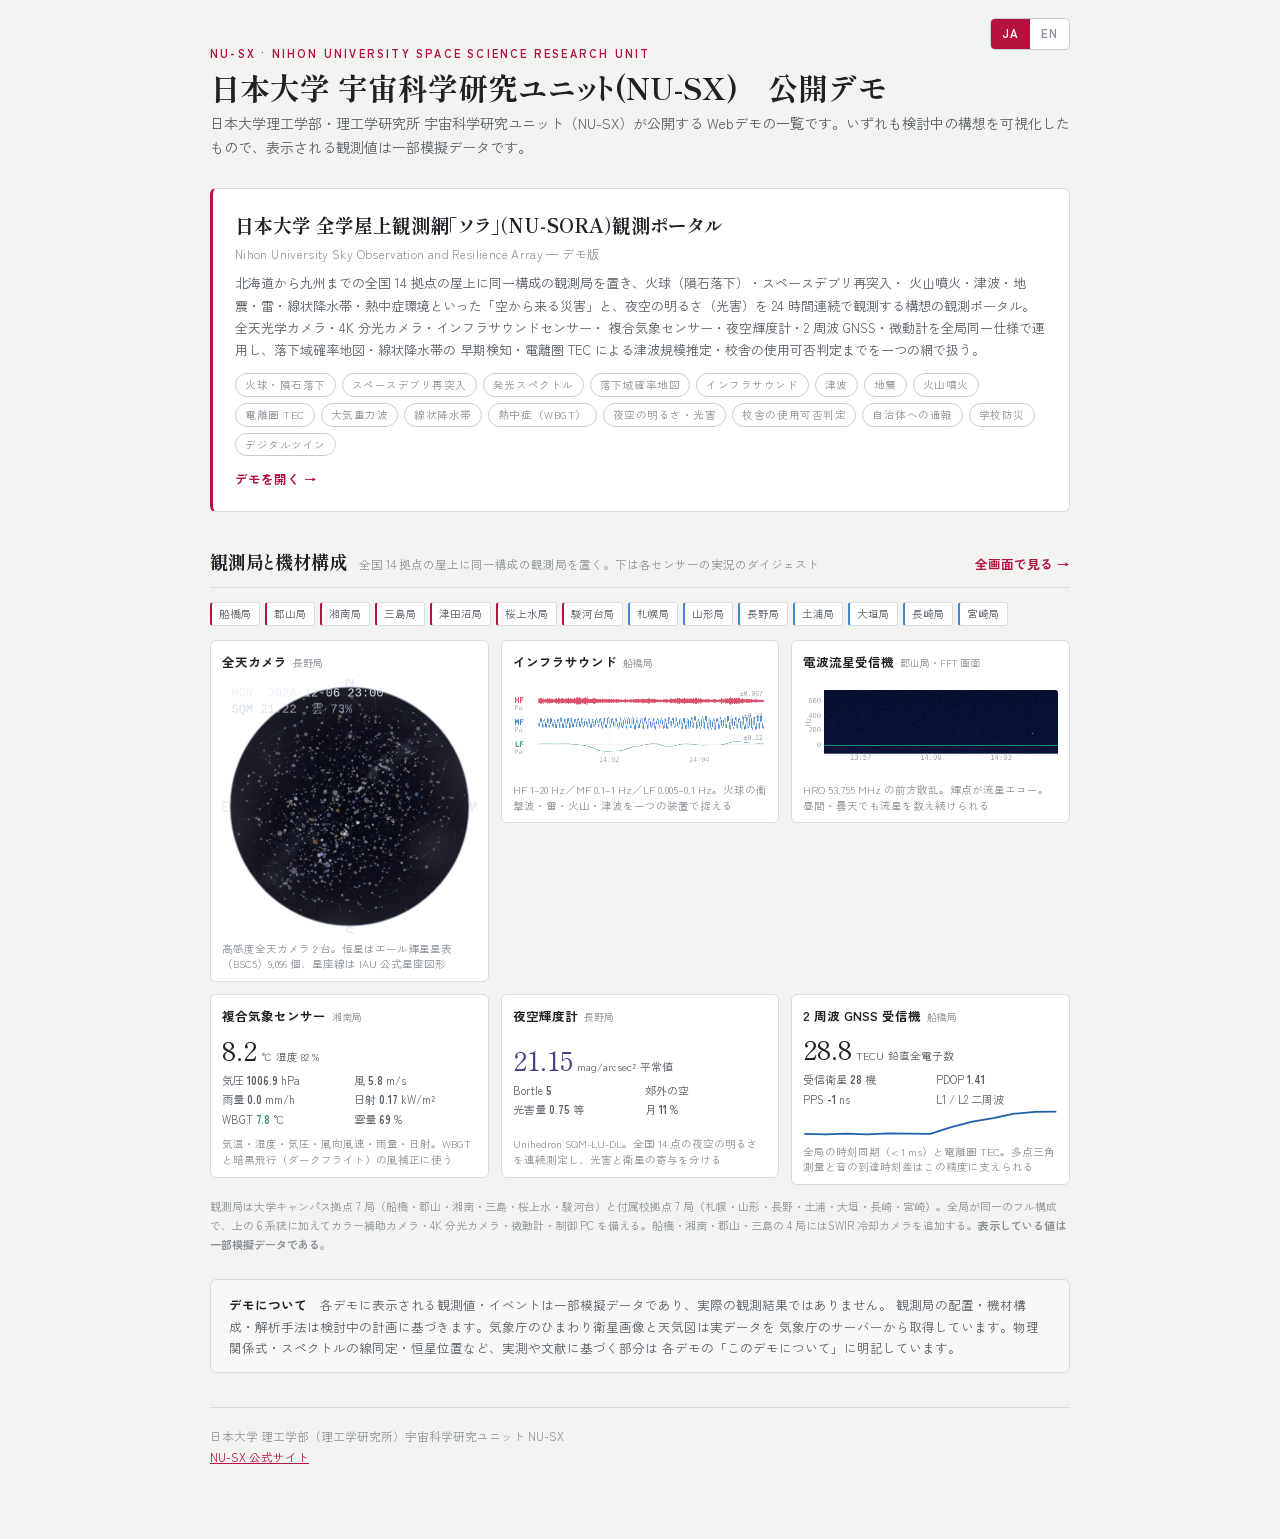
==== commit 5408016e: "市区町村境界の詳細地図、ガンダム望遠鏡、組成のON/OFF、英語版を追加 局所マップ（帯の推定位置と雷放電の定位、地上軌跡と落下域確率地図、音源定位、 震央と検知した観測局、破片化地点）に市区町村の境" ====
--- a/index.html
+++ b/index.html
@@ -36,6 +36,12 @@
 .card .sub{font-size:12px;color:var(--muted);letter-spacing:.03em;margin-bottom:8px}
 .card p{margin:0;color:var(--ink2);font-size:13px}
 .card .go{display:inline-block;margin-top:12px;font-size:12.5px;font-weight:700;color:var(--accent)}
+.langseg{position:absolute;top:18px;right:20px;display:inline-flex;border:1px solid var(--rule2);
+  border-radius:5px;overflow:hidden;background:var(--panel)}
+.langseg button{appearance:none;border:0;background:transparent;color:var(--muted);font:inherit;font-size:11.5px;
+  letter-spacing:.08em;font-weight:700;padding:5px 11px;cursor:pointer}
+.langseg button[aria-pressed="true"]{background:var(--accent);color:#fff}
+.page{position:relative}
 .tags{display:flex;gap:6px;flex-wrap:wrap;margin-top:12px}
 .tag{font-size:10.5px;letter-spacing:.05em;border:1px solid var(--rule2);color:var(--muted);
   border-radius:999px;padding:2px 9px}
@@ -77,6 +83,7 @@
 </head>
 <body>
 <div class="page">
+  <div class="langseg" id="langseg"><button data-l="ja" aria-pressed="true">JA</button><button data-l="en" aria-pressed="false">EN</button></div>
   <div class="eyebrow">NU-SX · Nihon University Space Science Research Unit</div>
   <h1>日本大学 宇宙科学研究ユニット(NU-SX)　公開デモ</h1>
   <p class="lead">日本大学理工学部・理工学研究所 宇宙科学研究ユニット（NU-SX）が公開する Webデモの一覧です。いずれも検討中の構想を可視化したもので、表示される観測値は一部模擬データです。</p>
@@ -127,12 +134,141 @@
   </footer>
 </div>
 <script>
+/* このページ専用の対訳表。デモ本体（nu-sora）の辞書とは別に、この 1 枚分だけを持つ。 */
+var FP_EN = {
+  '日本大学 宇宙科学研究ユニット(NU-SX) 公開デモ':'Nihon University Space Science Research Unit (NU-SX) — public demos',
+  '日本大学 宇宙科学研究ユニット(NU-SX)　公開デモ':'Nihon University Space Science Research Unit (NU-SX) — public demos',
+  '日本大学理工学部・理工学研究所 宇宙科学研究ユニット（NU-SX）が公開する Webデモの一覧です。いずれも検討中の構想を可視化したもので、表示される観測値は一部模擬データです。':
+    'The web demos published by the Space Science Research Unit (NU-SX) of the College and Institute of Science & Technology, Nihon University. Each visualises a concept still under consideration, and some of the readings shown are simulated.',
+  '日本大学 全学屋上観測網「ソラ」（NU-SORA）観測ポータル':'Nihon University rooftop observation network “SORA” (NU-SORA) — observation portal',
+  'Nihon University Sky Observation and Resilience Array — デモ版':'Nihon University Sky Observation and Resilience Array — demo',
+  '北海道から九州までの全国 14 拠点の屋上に同一構成の観測局を置き、火球（隕石落下）・スペースデブリ再突入・ 火山噴火・津波・地震・雷・線状降水帯・熱中症環境といった「空から来る災害」と、夜空の明るさ（光害）を 24 時間連続で観測する構想の観測ポータル。全天光学カメラ・4K 分光カメラ・インフラサウンドセンサー・ 複合気象センサー・夜空輝度計・2 周波 GNSS・微動計を全局同一仕様で運用し、落下域確率地図・線状降水帯の 早期検知・電離圏 TEC による津波規模推定・校舎の使用可否判定までを一つの網で扱う。':
+    'A portal for a network of identically equipped stations on rooftops at 14 sites from Hokkaido to Kyushu, watching around the clock for hazards that come from the sky — fireballs and meteorite falls, space debris re-entries, eruptions, tsunamis, earthquakes, lightning, training rainbands and heat stress — as well as the brightness of the night sky. All-sky cameras, a 4K spectrograph, infrasound sensors, an all-in-one weather sensor, a sky quality meter, dual-frequency GNSS and a microtremor sensor run to the same specification at every station, and one network carries the work from fall-zone probability maps and early rainband detection through to tsunami size from ionospheric TEC and post-earthquake building assessment.',
+  '火球・隕石落下':'Fireballs & meteorite falls','スペースデブリ再突入':'Space debris re-entry',
+  '発光スペクトル':'Emission spectra','落下域確率地図':'Fall-zone probability maps',
+  'インフラサウンド':'Infrasound','津波':'Tsunamis','地震':'Earthquakes','火山噴火':'Volcanic eruptions',
+  '電離圏 TEC':'Ionospheric TEC','大気重力波':'Atmospheric gravity waves','線状降水帯':'Training rainbands',
+  '熱中症（WBGT）':'Heat stress (WBGT)','夜空の明るさ・光害':'Night sky brightness & light pollution',
+  '校舎の使用可否判定':'Building usability assessment','自治体への通報':'Alerting local authorities',
+  '学校防災':'School disaster preparedness','デジタルツイン':'Digital twins',
+  'デモを開く →':'Open the demo →','観測局と機材構成':'Stations and instrumentation',
+  '全国 14 拠点の屋上に同一構成の観測局を置く。下は各センサーの実況のダイジェスト':
+    'Identically equipped stations on rooftops at 14 sites nationwide. Below is a digest of each sensor’s live readings.',
+  '全画面で見る →':'View full screen →','読み込み中…':'Loading…',
+  'デモについて':'About these demos',
+  '　各デモに表示される観測値・イベントは一部模擬データであり、実際の観測結果ではありません。 観測局の配置・機材構成・解析手法は検討中の計画に基づきます。気象庁のひまわり衛星画像と天気図は実データを 気象庁のサーバーから取得しています。物理関係式・スペクトルの線同定・恒星位置など、実測や文献に基づく部分は 各デモの「このデモについて」に明記しています。':
+    '  Some of the readings and events shown in these demos are simulated rather than real observations. The station layout, instrumentation and analysis methods follow plans still under consideration. JMA Himawari imagery and surface charts are real data fetched from JMA servers. Anything based on measurement or published work — the physical relations, the spectral line identifications, the stellar positions — is stated explicitly in each demo’s “About this demo” page.',
+  '日本大学 理工学部（理工学研究所）宇宙科学研究ユニット NU-SX':'Space Science Research Unit NU-SX, College (and Institute) of Science & Technology, Nihon University',
+  'NU-SX 公式サイト':'NU-SX official site',
+  /* ダイジェスト側 */
+  '全天カメラ':'All-sky camera',
+  '高感度全天カメラ 2 台。恒星はエール輝星星表（BSC5）9,096 個、星座線は IAU 公式星座図形':
+    'Two low-light all-sky cameras. Stars from the Yale Bright Star Catalogue (BSC5, 9,096 stars); constellation lines from the official IAU figures.',
+  'HF 1–20 Hz／MF 0.1–1 Hz／LF 0.005–0.1 Hz。火球の衝撃波・雷・火山・津波を一つの装置で捉える':
+    'HF 1–20 Hz / MF 0.1–1 Hz / LF 0.005–0.1 Hz. One instrument catches fireball shock waves, lightning, eruptions and tsunamis.',
+  '複合気象センサー':'All-in-one weather sensor',
+  '気温・湿度・気圧・風向風速・雨量・日射。WBGT と暗黒飛行（ダークフライト）の風補正に使う':
+    'Temperature, humidity, pressure, wind, rainfall and solar radiation — used for WBGT and for dark-flight wind correction.',
+  '夜空輝度計':'Sky quality meter',
+  'Unihedron SQM-LU-DL。全国 14 点の夜空の明るさを連続測定し、光害と衛星の寄与を分ける':
+    'Unihedron SQM-LU-DL. Continuous night-sky brightness at 14 sites nationwide, separating light pollution from the satellite contribution.',
+  '電波流星受信機':'Radio meteor receiver','・FFT 画面':' · FFT display',
+  'HRO 53.755 MHz の前方散乱。輝点が流星エコー。昼間・曇天でも流星を数え続けられる':
+    'Forward scatter of HRO 53.755 MHz; the bright dots are meteor echoes. Counting continues in daylight and under cloud.',
+  '2 周波 GNSS 受信機':'Dual-frequency GNSS receiver','L1 / L2 二周波':'L1 / L2 dual frequency',
+  '全局の時刻同期（< 1 ms）と電離圏 TEC。多点三角測量と音の到達時刻差はこの精度に支えられる':
+    'Network-wide time sync (better than 1 ms) and ionospheric TEC. Multi-station triangulation and infrasound arrival-time differences both rest on this accuracy.',
+  '観測局は大学キャンパス拠点 7 局（船橋・郡山・湘南・三島・桜上水・駿河台）と付属校拠点 7 局':
+    'The network has 7 university campus sites (Funabashi, Koriyama, Shonan, Mishima, Tsudanuma, Sakurajosui, Surugadai) and 7 affiliated school sites ',
+  '（札幌・山形・長野・土浦・大垣・長崎・宮崎）。全局が同一のフル構成で、上の 6 系統に加えて':
+    '(Sapporo, Yamagata, Nagano, Tsuchiura, Ogaki, Nagasaki, Miyazaki). Every station carries the identical full configuration: in addition to the six subsystems above it has ',
+  'カラー補助カメラ・4K 分光カメラ・微動計・制御 PC を備える。船橋・湘南・郡山・三島の 4 局には':
+    'an auxiliary colour camera, a 4K spectrograph camera, a microtremor sensor and a control PC. Funabashi, Shonan, Koriyama and Mishima additionally have ',
+  'SWIR 冷却カメラを追加する。<b>表示している値は一部模擬データである。</b>':
+    'a cooled SWIR camera. <b>Some of the values shown are simulated.</b>',
+  'ダイジェストを読み込めませんでした。デモ本体は「デモを開く」から利用できます。':
+    'The digest could not be loaded. The demo itself is still available from “Open the demo”.',
+  '湿度 ':'Humidity ','気圧 <b>':'Pressure <b>','風 <b>':'Wind <b>','雨量 <b>':'Rainfall <b>',
+  '日射 <b>':'Solar <b>','雲量 <b>':'Cloud cover <b>','月 <b>':'Moon <b>','光害量 <b>':'Light pollution <b>',
+  '</b> 等':'</b> mag','平常値':'Normal value','受信衛星 <b>':'Satellites tracked <b>','</b> 機':'</b>',
+  '鉛直全電子数':'Vertical total electron content',
+  '船橋局':'Funabashi','郡山局':'Koriyama','湘南局':'Shonan','三島局':'Mishima','津田沼局':'Tsudanuma',
+  '桜上水局':'Sakurajosui','駿河台局':'Surugadai','札幌局':'Sapporo','山形局':'Yamagata','長野局':'Nagano',
+  '土浦局':'Tsuchiura','大垣局':'Ogaki','長崎局':'Nagasaki','宮崎局':'Miyazaki',
+  '極めて暗い空':'Excellent dark sky','典型的な暗い空':'Typical dark sky','田舎の空':'Rural sky',
+  '田舎と郊外の遷移':'Rural/suburban transition','郊外の空':'Suburban sky','明るい郊外':'Bright suburban',
+  '郊外と都市の遷移':'Suburban/urban transition','都市の空':'City sky','市街中心部':'Inner city','薄明中':'Twilight',
+  '雲':'Cloud','限界等級':'Limiting mag','模擬映像（デモ）':'Simulated image (demo)',
+  '各デモに表示される観測値・イベントは一部模擬データであり、実際の観測結果ではありません。 観測局の配置・機材構成・解析手法は検討中の計画に基づきます。気象庁のひまわり衛星画像と天気図は実データを 気象庁のサーバーから取得しています。物理関係式・スペクトルの線同定・恒星位置など、実測や文献に基づく部分は 各デモの「このデモについて」に明記しています。':
+    'Some of the readings and events shown in these demos are simulated rather than real observations. The station layout, instrumentation and analysis methods follow plans still under consideration. JMA Himawari imagery and surface charts are real data fetched from JMA servers. Anything based on measurement or published work — the physical relations, the spectral line identifications, the stellar positions — is stated explicitly in each demo’s “About this demo” page.'
+};
+var FP_LANG = 'ja';
+function T(s) { return FP_LANG === 'en' && FP_EN[s] !== undefined ? FP_EN[s] : s; }
+</script>
+<script>
+/* 静的な本文の言語切り替え。初回に日本語を控えておき、行き来できるようにする。 */
+(function () {
+  var seg = document.getElementById('langseg');
+  var PAGE = { ja:{ title:'日本大学 宇宙科学研究ユニット(NU-SX) 公開デモ', lang:'ja' },
+               en:{ title:'Nihon University Space Science Research Unit (NU-SX) — public demos', lang:'en' } };
+  function nodes() {
+    var out = [], w = document.createTreeWalker(document.querySelector('.page'), NodeFilter.SHOW_TEXT, null);
+    for (var n; (n = w.nextNode()); ) if (n.nodeValue.trim()) out.push(n);
+    return out;
+  }
+  function apply(lang) {
+    FP_LANG = lang;
+    nodes().forEach(function (n) {
+      if (n.__ja === undefined) n.__ja = n.nodeValue;
+      if (lang === 'ja') { n.nodeValue = n.__ja; return; }
+      var key = n.__ja.trim().replace(/\s+/g, ' ');
+      var hit = FP_EN[key] !== undefined ? FP_EN[key] : FP_EN[n.__ja];
+      if (hit === undefined) return;
+      /* 前後の空白は組版に効くので残し、中身だけ入れ替える */
+      n.nodeValue = /^\s*/.exec(n.__ja)[0] + hit + /\s*$/.exec(n.__ja)[0];
+    });
+    var p = PAGE[lang];
+    document.title = p.title;
+    document.documentElement.setAttribute('lang', p.lang);
+    Array.prototype.forEach.call(seg.children, function (b) {
+      b.setAttribute('aria-pressed', b.getAttribute('data-l') === lang ? 'true' : 'false');
+    });
+    try { localStorage.setItem('nusx-lang', lang); } catch (e) {}
+  }
+  /* ダイジェストは読み込み後に組み立てるため、切り替えは読み直しで揃える */
+  Array.prototype.forEach.call(seg.children, function (b) {
+    b.addEventListener('click', function () {
+      var l = b.getAttribute('data-l');
+      if (l === FP_LANG) return;
+      try { localStorage.setItem('nusx-lang', l); } catch (e) {}
+      location.search = l === 'en' ? '?lang=en' : '';
+    });
+  });
+  /* デモ本体へのリンクにも言語を引き継ぐ */
+  function relink(l) {
+    Array.prototype.forEach.call(document.querySelectorAll('a[href^="nu-sora"]'), function (a) {
+      var h = a.getAttribute('href').split('?')[0];
+      var k = h.indexOf('#');
+      var base = k >= 0 ? h.slice(0, k) : h, hash = k >= 0 ? h.slice(k) : '';
+      a.setAttribute('href', base + (l === 'en' ? '?lang=en' : '') + hash);
+    });
+  }
+  var saved = 'ja';
+  try { saved = localStorage.getItem('nusx-lang') || 'ja'; } catch (e) {}
+  var q = /[?&]lang=(ja|en)/.exec(location.search);
+  if (q) saved = q[1];
+  window.__applyLang = apply;
+  if (saved === 'en') { apply('en'); relink('en'); }
+})();
+</script>
+<script>
 /* デモ本体のモジュールを読み込んで、観測局と機材構成のダイジェストを描く。
    初回表示を妨げないよう load 後に読み込み、失敗しても本文は壊れない。 */
 (function () {
   var FILES = ['core.js', 'data.js', 'map.js', 'starcatalog.js', 'sky.js', 'infra.js', 'sensors.js'];
   function load(i) {
     if (i >= FILES.length) {
+      if (window.NS) NS.t = T;        /* 全天カメラのキャンバス文字なども訳す */
       try { build(); } catch (e) { if (window.console) console.error(e); fail(); }
       return;
     }
@@ -144,7 +280,7 @@
   }
   function fail() {
     var n = document.getElementById('dgNote');
-    if (n) n.textContent = 'ダイジェストを読み込めませんでした。デモ本体は「デモを開く」から利用できます。';
+    if (n) n.textContent = T('ダイジェストを読み込めませんでした。デモ本体は「デモを開く」から利用できます。');
   }
   function tile(title, sub, bodyNode, foot) {
     var NS = window.NS;
@@ -161,7 +297,7 @@
     var chips = document.getElementById('dgStations');
     NS.STATIONS.forEach(function (st) {
       chips.appendChild(NS.el('span', { class:'dg-st ' + st.kind,
-        title:st.pref + ' ' + st.city + '　' + st.host, text:st.name }));
+        title:st.pref + ' ' + st.city + '　' + st.host, text:T(st.name) }));
     });
 
     var g = document.getElementById('dgGrid'), t = NS.now();
@@ -171,70 +307,70 @@
     var skySt = NS.ST.NGN, def = NS.defaultSkyTime();
     var A = NS.AllSky(skySt, { size:190, showConst:true, showGrid:false });
     A.setTime(def.t, def.live); A.start(); alive.push(A);
-    g.appendChild(tile('全天カメラ', skySt.name, A.node,
-      '高感度全天カメラ 2 台。恒星はエール輝星星表（BSC5）9,096 個、星座線は IAU 公式星座図形'));
+    g.appendChild(tile(T('全天カメラ'), T(skySt.name), A.node,
+      T('高感度全天カメラ 2 台。恒星はエール輝星星表（BSC5）9,096 個、星座線は IAU 公式星座図形')));
 
     /* インフラサウンド */
     var infSt = NS.ST.FNB;
     var S = NS.InfraStrip(infSt, { chans:['HF', 'MF', 'LF'], win:300, width:300 });
     S.start(); alive.push(S);
-    g.appendChild(tile('インフラサウンド', infSt.name, S.node,
-      'HF 1–20 Hz／MF 0.1–1 Hz／LF 0.005–0.1 Hz。火球の衝撃波・雷・火山・津波を一つの装置で捉える'));
+    g.appendChild(tile(T('インフラサウンド'), T(infSt.name), S.node,
+      T('HF 1–20 Hz／MF 0.1–1 Hz／LF 0.005–0.1 Hz。火球の衝撃波・雷・火山・津波を一つの装置で捉える')));
 
     /* 電波流星 FFT */
     var hroSt = NS.ST.KYM;
     var F = NS.HroFft(hroSt, { win:600 });
     F.start(); alive.push(F);
-    g.appendChild(tile('電波流星受信機', hroSt.name + '・FFT 画面', F.node,
-      'HRO 53.755 MHz の前方散乱。輝点が流星エコー。昼間・曇天でも流星を数え続けられる'));
+    g.appendChild(tile(T('電波流星受信機'), T(hroSt.name) + T('・FFT 画面'), F.node,
+      T('HRO 53.755 MHz の前方散乱。輝点が流星エコー。昼間・曇天でも流星を数え続けられる')));
 
     /* 複合気象センサー */
     var mSt = NS.ST.SNN, w = NS.weather(mSt, t), wl = NS.wbgtLevel(w.wbgt);
-    g.appendChild(tile('複合気象センサー', mSt.name, NS.el('div', { class:'dg-wrap' }, [
+    g.appendChild(tile(T('複合気象センサー'), T(mSt.name), NS.el('div', { class:'dg-wrap' }, [
       NS.el('div', { class:'dg-num' }, [NS.f(w.temp, 1), NS.el('small', { text:'℃' }),
-        NS.el('small', { text:'湿度 ' + NS.f(w.rh, 0) + ' %' })]),
+        NS.el('small', { text:T('湿度 ') + NS.f(w.rh, 0) + ' %' })]),
       NS.el('div', { class:'dg-rows' }, [
-        NS.el('span', { html:'気圧 <b>' + NS.f(w.press, 1) + '</b> hPa' }),
-        NS.el('span', { html:'風 <b>' + NS.f(w.wind, 1) + '</b> m/s' }),
-        NS.el('span', { html:'雨量 <b>' + NS.f(w.rain, 1) + '</b> mm/h' }),
-        NS.el('span', { html:'日射 <b>' + NS.f(w.solar, 2) + '</b> kW/m²' }),
+        NS.el('span', { html:T('気圧 <b>') + NS.f(w.press, 1) + '</b> hPa' }),
+        NS.el('span', { html:T('風 <b>') + NS.f(w.wind, 1) + '</b> m/s' }),
+        NS.el('span', { html:T('雨量 <b>') + NS.f(w.rain, 1) + '</b> mm/h' }),
+        NS.el('span', { html:T('日射 <b>') + NS.f(w.solar, 2) + '</b> kW/m²' }),
         NS.el('span', { html:'WBGT <b style="color:' + wl.color + '">' + NS.f(w.wbgt, 1) + '</b> ℃' }),
-        NS.el('span', { html:'雲量 <b>' + Math.round(w.cloud * 100) + '</b> %' })])]),
-      '気温・湿度・気圧・風向風速・雨量・日射。WBGT と暗黒飛行（ダークフライト）の風補正に使う'));
+        NS.el('span', { html:T('雲量 <b>') + Math.round(w.cloud * 100) + '</b> %' })])]),
+      T('気温・湿度・気圧・風向風速・雨量・日射。WBGT と暗黒飛行（ダークフライト）の風補正に使う')));
 
     /* 夜空輝度計 */
     var qSt = NS.ST.NGN, sb = NS.skyBrightness(qSt, t);
     var mag = sb.mag == null ? qSt.sqm : sb.mag, bt = NS.bortle(mag);
-    g.appendChild(tile('夜空輝度計', qSt.name, NS.el('div', { class:'dg-wrap' }, [
+    g.appendChild(tile(T('夜空輝度計'), T(qSt.name), NS.el('div', { class:'dg-wrap' }, [
       NS.el('div', { class:'dg-num', style:{ color:NS.SQM_SCALE(mag) } }, [NS.f(mag, 2),
         NS.el('small', { text:'mag/arcsec²' }),
-        sb.mag == null ? NS.el('small', { text:'平常値' }) : null]),
+        sb.mag == null ? NS.el('small', { text:T('平常値') }) : null]),
       NS.el('div', { class:'dg-rows' }, [
         NS.el('span', { html:'Bortle <b>' + bt.n + '</b>' }),
-        NS.el('span', { html:bt.label }),
-        NS.el('span', { html:'光害量 <b>' + NS.f(21.9 - qSt.sqm, 2) + '</b> 等' }),
-        NS.el('span', { html:'月 <b>' + Math.round(NS.moonIllum(t) * 100) + '</b> %' })])]),
-      'Unihedron SQM-LU-DL。全国 14 点の夜空の明るさを連続測定し、光害と衛星の寄与を分ける'));
+        NS.el('span', { html:T(bt.label) }),
+        NS.el('span', { html:T('光害量 <b>') + NS.f(21.9 - qSt.sqm, 2) + T('</b> 等') }),
+        NS.el('span', { html:T('月 <b>') + Math.round(NS.moonIllum(t) * 100) + '</b> %' })])]),
+      T('Unihedron SQM-LU-DL。全国 14 点の夜空の明るさを連続測定し、光害と衛星の寄与を分ける')));
 
     /* 2 周波 GNSS */
     var gSt = NS.ST.FNB, gs = NS.gnssState(gSt, t), tp = [];
     for (var k = -12; k <= 0; k++) tp.push(NS.gnssState(gSt, t + k * 3600e3).tec);
-    g.appendChild(tile('2 周波 GNSS 受信機', gSt.name, NS.el('div', { class:'dg-wrap' }, [
+    g.appendChild(tile(T('2 周波 GNSS 受信機'), T(gSt.name), NS.el('div', { class:'dg-wrap' }, [
       NS.el('div', { class:'dg-num' }, [NS.f(gs.tec, 1), NS.el('small', { text:'TECU' }),
-        NS.el('small', { text:'鉛直全電子数' })]),
+        NS.el('small', { text:T('鉛直全電子数') })]),
       NS.el('div', { class:'dg-rows' }, [
-        NS.el('span', { html:'受信衛星 <b>' + gs.n + '</b> 機' }),
+        NS.el('span', { html:T('受信衛星 <b>') + gs.n + T('</b> 機') }),
         NS.el('span', { html:'PDOP <b>' + NS.f(gs.pdop, 2) + '</b>' }),
         NS.el('span', { html:'PPS <b>' + (gs.ppsNs > 0 ? '+' : '') + NS.f(gs.ppsNs, 0) + '</b> ns' }),
-        NS.el('span', { html:'L1 / L2 二周波' })]),
+        NS.el('span', { html:T('L1 / L2 二周波') })]),
       NS.chart.spark(tp, { color:'var(--c-info)', width:200, height:22 })]),
-      '全局の時刻同期（< 1 ms）と電離圏 TEC。多点三角測量と音の到達時刻差はこの精度に支えられる'));
+      T('全局の時刻同期（< 1 ms）と電離圏 TEC。多点三角測量と音の到達時刻差はこの精度に支えられる')));
 
     document.getElementById('dgNote').innerHTML =
-      '観測局は大学キャンパス拠点 7 局（船橋・郡山・湘南・三島・桜上水・駿河台）と付属校拠点 7 局'
-      + '（札幌・山形・長野・土浦・大垣・長崎・宮崎）。全局が同一のフル構成で、上の 6 系統に加えて'
-      + 'カラー補助カメラ・4K 分光カメラ・微動計・制御 PC を備える。船橋・湘南・郡山・三島の 4 局には'
-      + 'SWIR 冷却カメラを追加する。<b>表示している値は一部模擬データである。</b>';
+      T('観測局は大学キャンパス拠点 7 局（船橋・郡山・湘南・三島・桜上水・駿河台）と付属校拠点 7 局')
+      + T('（札幌・山形・長野・土浦・大垣・長崎・宮崎）。全局が同一のフル構成で、上の 6 系統に加えて')
+      + T('カラー補助カメラ・4K 分光カメラ・微動計・制御 PC を備える。船橋・湘南・郡山・三島の 4 局には')
+      + T('SWIR 冷却カメラを追加する。<b>表示している値は一部模擬データである。</b>');
 
     /* 画面から外れたら止める */
     if (window.IntersectionObserver) {
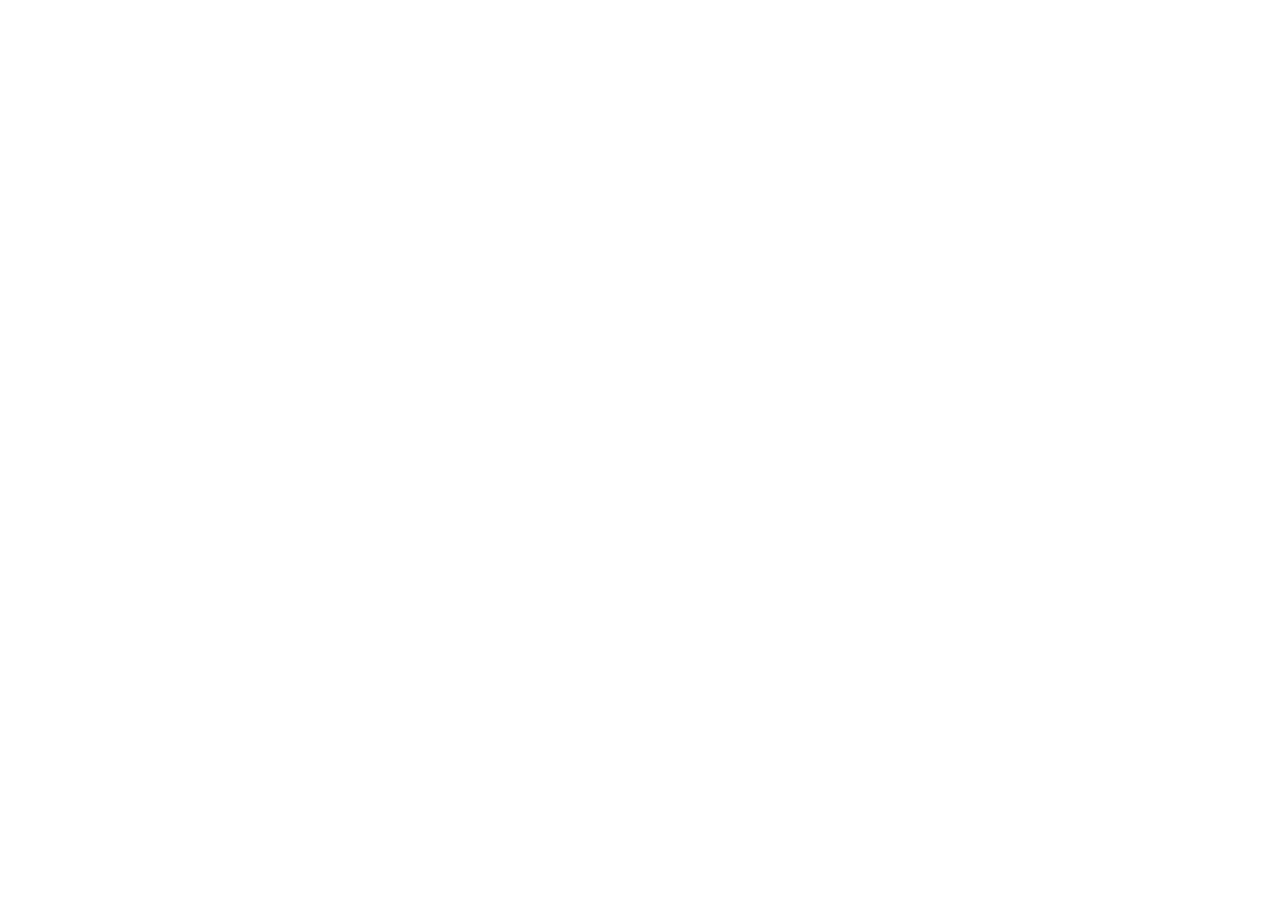
==== commit 27256769: "公開サイトを nu-sx.github.io へ移し、旧 URL は転送ページに置き換えた ・表紙と nu-sora/ の index.html を、新 URL へ自動転送する 1 枚のページにした。" ====
--- a/index.html
+++ b/index.html
@@ -2,389 +2,44 @@
 <html lang="ja">
 <head>
 <meta charset="utf-8">
-<meta name="viewport" content="width=device-width, initial-scale=1">
-<title>日本大学 宇宙科学研究ユニット(NU-SX) 公開デモ</title>
-<meta name="description" content="日本大学理工学部・理工学研究所 宇宙科学研究ユニット（NU-SX）が公開する Webデモの一覧。火球・隕石落下、スペースデブリ再突入、インフラサウンド、津波・地震・火山噴火、線状降水帯、熱中症、夜空の明るさ、デジタルツイン。">
-<meta name="robots" content="noindex">
-<link rel="preconnect" href="https://fonts.googleapis.com">
-<link rel="preconnect" href="https://fonts.gstatic.com" crossorigin>
-<link rel="stylesheet" href="https://fonts.googleapis.com/css2?family=Shippori+Mincho:wght@500;700&family=Zen+Kaku+Gothic+New:wght@400;500;700&display=swap">
-<link rel="icon" href="data:image/svg+xml,%3Csvg xmlns='http://www.w3.org/2000/svg' viewBox='0 0 32 32'%3E%3Crect width='32' height='32' rx='6' fill='%23B5123E'/%3E%3Cpath d='M6 24 L24 8' stroke='%23fff' stroke-width='2.4' stroke-linecap='round'/%3E%3Ccircle cx='24' cy='8' r='3.2' fill='%23fff'/%3E%3Ccircle cx='9' cy='11' r='1.2' fill='%23fff'/%3E%3Ccircle cx='15' cy='7' r='1' fill='%23fff'/%3E%3Ccircle cx='22' cy='21' r='1' fill='%23fff'/%3E%3C/svg%3E">
+<meta name="viewport" content="width=device-width,initial-scale=1">
+<title>NU-SX 公開サイト — 移転しました</title>
+<link rel="canonical" href="https://nu-sx.github.io/">
+<meta http-equiv="refresh" content="0; url=https://nu-sx.github.io/">
+<meta name="description" content="NU-SX 公開サイト は https://nu-sx.github.io/ へ移転しました。">
 <style>
-:root{
-  --bg:#12151A; --panel:#191D23; --panel2:#1F242B; --ink:#EDEFF2; --ink2:#AEB6C0; --muted:#7E8792;
-  --rule:#2A3038; --rule2:#353C46; --accent:#D6405F; color-scheme:dark;
-}
-@media (prefers-color-scheme: light){
-  :root{ --bg:#F3F4F2; --panel:#FFFFFF; --panel2:#F7F8F7; --ink:#1E2226; --ink2:#575E66; --muted:#8A9198;
-         --rule:#D9DCDF; --rule2:#C7CCD2; --accent:#B5123E; color-scheme:light; }
-}
-*{box-sizing:border-box}
-body{margin:0;background:var(--bg);color:var(--ink);font-size:14px;line-height:1.7;
-  font-family:"Zen Kaku Gothic New","Hiragino Sans","Noto Sans JP",sans-serif;font-feature-settings:"palt";
-  -webkit-font-smoothing:antialiased}
-h1,h2,h3{font-family:"Shippori Mincho","Hiragino Mincho ProN","Yu Mincho",serif;font-weight:700;margin:0}
-a{color:var(--accent)}
-.page{max-width:900px;margin:0 auto;padding:44px 20px 72px}
-.eyebrow{font-size:11px;letter-spacing:.2em;color:var(--accent);font-weight:700;text-transform:uppercase}
-h1{font-size:30px;line-height:1.25;margin:6px 0 6px;text-wrap:balance}
-.lead{color:var(--ink2);margin:0 0 28px}
-.card{display:block;background:var(--panel);border:1px solid var(--rule);border-left:3px solid var(--accent);
-  border-radius:6px;padding:20px 22px;text-decoration:none;color:inherit;margin-bottom:14px;transition:border-color .15s}
-.card:hover{border-color:var(--accent)}
-.card h2{font-size:19px;margin-bottom:3px}
-.card .sub{font-size:12px;color:var(--muted);letter-spacing:.03em;margin-bottom:8px}
-.card p{margin:0;color:var(--ink2);font-size:13px}
-.card .go{display:inline-block;margin-top:12px;font-size:12.5px;font-weight:700;color:var(--accent)}
-.langseg{position:absolute;top:18px;right:20px;display:inline-flex;border:1px solid var(--rule2);
-  border-radius:5px;overflow:hidden;background:var(--panel)}
-.langseg button{appearance:none;border:0;background:transparent;color:var(--muted);font:inherit;font-size:11.5px;
-  letter-spacing:.08em;font-weight:700;padding:5px 11px;cursor:pointer}
-.langseg button[aria-pressed="true"]{background:var(--accent);color:#fff}
-.page{position:relative}
-.tags{display:flex;gap:6px;flex-wrap:wrap;margin-top:12px}
-.tag{font-size:10.5px;letter-spacing:.05em;border:1px solid var(--rule2);color:var(--muted);
-  border-radius:999px;padding:2px 9px}
-.notice{background:var(--panel2);border:1px solid var(--rule);border-radius:6px;padding:14px 18px;
-  font-size:12.5px;color:var(--ink2);margin:26px 0 0}
-.notice b{color:var(--ink)}
-footer{border-top:1px solid var(--rule);margin-top:34px;padding-top:18px;font-size:11.5px;color:var(--muted);line-height:1.8}
-
-/* ---- 観測局と機材構成のダイジェスト ---- */
-:root{--c-ok:#3FA07A;--c-warn:#D98A1C;--c-crit:#D6405F;--c-info:#4585CC;--c-sky:#7C6FD0;--bg2:#0D1014;--ink2:#AEB6C0}
-@media (prefers-color-scheme: light){:root{--c-ok:#2E8B6A;--c-warn:#D98A1C;--c-crit:#B5123E;--c-info:#1F5FA8;--c-sky:#5A4CB0;--bg2:#EAECEA;--ink2:#575E66}}
-.dg{margin-top:34px}
-.dg-h{display:flex;align-items:baseline;gap:12px;flex-wrap:wrap;padding-bottom:10px;border-bottom:1px solid var(--rule)}
-.dg-h h2{font-size:18px}
-.dg-h .sub{font-size:11.5px;color:var(--muted);flex:1}
-.dg-h a{font-size:12.5px;font-weight:700;text-decoration:none;white-space:nowrap}
-.dg-stations{display:flex;gap:5px;flex-wrap:wrap;margin:14px 0 4px}
-.dg-st{font-size:10.5px;border:1px solid var(--rule);border-radius:3px;padding:2px 7px;color:var(--ink2);
-  background:var(--panel);white-space:nowrap}
-.dg-st.u{border-left:2px solid var(--accent)}
-.dg-st.s{border-left:2px solid #4585CC}
-.dg-grid{display:grid;grid-template-columns:repeat(auto-fill,minmax(232px,1fr));gap:12px;margin-top:14px;align-items:start}
-.dg-tile{background:var(--panel);border:1px solid var(--rule);border-radius:6px;padding:10px 11px 9px;overflow:hidden}
-.dg-tile .t-h{display:flex;align-items:baseline;gap:6px;margin-bottom:7px}
-.dg-tile .t-h b{font-size:12.5px}
-.dg-tile .t-h span{font-size:10px;color:var(--muted)}
-.dg-tile .t-b{min-height:96px;display:flex;align-items:center;justify-content:center}
-.dg-tile canvas{display:block;width:100%;height:auto;border-radius:3px}
-.dg-tile .t-f{font-size:10.5px;color:var(--muted);margin-top:7px;line-height:1.5}
-.dg-num{font-family:"Shippori Mincho",serif;font-size:27px;line-height:1.15;font-variant-numeric:tabular-nums;
-  display:flex;align-items:baseline;gap:4px;flex-wrap:wrap}
-.dg-num small{font-size:10.5px;font-family:"Zen Kaku Gothic New",sans-serif;color:var(--ink2)}
-.dg-rows{display:grid;grid-template-columns:1fr 1fr;gap:1px 10px;font-size:11px;color:var(--ink2);
-  font-variant-numeric:tabular-nums;margin-top:6px;width:100%}
-.dg-wrap{width:100%}
-.dg-note{font-size:11px;color:var(--muted);margin-top:12px;line-height:1.7}
-svg.spark{display:block}
+  :root{color-scheme:dark}
+  html,body{margin:0;height:100%;background:#12151A;color:#E2E8F2;
+    font-family:-apple-system,BlinkMacSystemFont,"Hiragino Sans","Noto Sans JP",sans-serif}
+  .wrap{min-height:100%;display:flex;align-items:center;justify-content:center;padding:24px;box-sizing:border-box}
+  .card{max-width:640px;width:100%;background:#191D23;border:1px solid #262C34;border-radius:10px;padding:28px 26px}
+  .eyebrow{font-size:11px;letter-spacing:.14em;color:#D6405F;margin:0 0 10px}
+  h1{font-size:19px;margin:0 0 6px;font-weight:700}
+  .sub{font-size:13px;color:#AEB6C0;margin:0 0 18px}
+  p{font-size:13.5px;line-height:1.75;color:#AEB6C0;margin:0 0 14px}
+  a.go{display:inline-block;background:#D6405F;color:#fff;text-decoration:none;font-weight:700;
+    padding:10px 18px;border-radius:6px;font-size:14px}
+  a.go:hover{background:#E2566E}
+  .url{font-family:ui-monospace,SFMono-Regular,monospace;font-size:12.5px;color:#7FB2E5;word-break:break-all}
+  .foot{font-size:11.5px;color:#7E8792;margin:18px 0 0;border-top:1px solid #262C34;padding-top:14px}
 </style>
 </head>
 <body>
-<div class="page">
-  <div class="langseg" id="langseg"><button data-l="ja" aria-pressed="true">JA</button><button data-l="en" aria-pressed="false">EN</button></div>
-  <div class="eyebrow">NU-SX · Nihon University Space Science Research Unit</div>
-  <h1>日本大学 宇宙科学研究ユニット(NU-SX)　公開デモ</h1>
-  <p class="lead">日本大学理工学部・理工学研究所 宇宙科学研究ユニット（NU-SX）が公開する Webデモの一覧です。いずれも検討中の構想を可視化したもので、表示される観測値は一部模擬データです。</p>
-
-  <a class="card" href="nu-sora/">
-    <h2>日本大学 全学屋上観測網「ソラ」（NU-SORA）観測ポータル</h2>
-    <div class="sub">Nihon University Sky Observation and Resilience Array — デモ版</div>
-    <p>北海道から九州までの全国 14 拠点の屋上に同一構成の観測局を置き、火球（隕石落下）・スペースデブリ再突入・
-    火山噴火・津波・地震・雷・線状降水帯・熱中症環境といった「空から来る災害」と、夜空の明るさ（光害）を
-    24 時間連続で観測する構想の観測ポータル。全天光学カメラ・4K 分光カメラ・インフラサウンドセンサー・
-    複合気象センサー・夜空輝度計・2 周波 GNSS・微動計を全局同一仕様で運用し、落下域確率地図・線状降水帯の
-    早期検知・電離圏 TEC による津波規模推定・校舎の使用可否判定までを一つの網で扱う。</p>
-    <div class="tags">
-      <span class="tag">火球・隕石落下</span><span class="tag">スペースデブリ再突入</span>
-      <span class="tag">発光スペクトル</span><span class="tag">落下域確率地図</span>
-      <span class="tag">インフラサウンド</span><span class="tag">津波</span>
-      <span class="tag">地震</span><span class="tag">火山噴火</span>
-      <span class="tag">電離圏 TEC</span><span class="tag">大気重力波</span>
-      <span class="tag">線状降水帯</span><span class="tag">熱中症（WBGT）</span>
-      <span class="tag">夜空の明るさ・光害</span><span class="tag">校舎の使用可否判定</span>
-      <span class="tag">自治体への通報</span><span class="tag">学校防災</span>
-      <span class="tag">デジタルツイン</span>
-    </div>
-    <span class="go">デモを開く →</span>
-  </a>
-
-  <section class="dg" id="digest">
-    <div class="dg-h">
-      <h2>観測局と機材構成</h2>
-      <span class="sub">全国 14 拠点の屋上に同一構成の観測局を置く。下は各センサーの実況のダイジェスト</span>
-      <a href="nu-sora/#stations">全画面で見る →</a>
-    </div>
-    <div class="dg-stations" id="dgStations"></div>
-    <div class="dg-grid" id="dgGrid"></div>
-    <div class="dg-note" id="dgNote">読み込み中…</div>
-  </section>
-
-  <div class="notice">
-    <b>デモについて</b>　各デモに表示される観測値・イベントは一部模擬データであり、実際の観測結果ではありません。
-    観測局の配置・機材構成・解析手法は検討中の計画に基づきます。気象庁のひまわり衛星画像と天気図は実データを
-    気象庁のサーバーから取得しています。物理関係式・スペクトルの線同定・恒星位置など、実測や文献に基づく部分は
-    各デモの「このデモについて」に明記しています。
-  </div>
-
-  <footer>
-    日本大学 理工学部（理工学研究所）宇宙科学研究ユニット NU-SX<br>
-    <a href="https://aero.cst.nihon-u.ac.jp/nu-sx/" target="_blank" rel="noopener">NU-SX 公式サイト</a>
-  </footer>
-</div>
+<div class="wrap"><div class="card">
+  <p class="eyebrow">NU-SX · NIHON UNIVERSITY SPACE SCIENCE RESEARCH UNIT</p>
+  <h1>NU-SX 公開サイト は移転しました</h1>
+  <p class="sub">This page has moved.</p>
+  <p>新しい URL は <span class="url">https://nu-sx.github.io/</span> です。<br>
+     数秒で自動的に移動します。移動しない場合は下のボタンを押してください。</p>
+  <p><a class="go" id="go" href="https://nu-sx.github.io/">新しいページへ移動</a></p>
+  <p class="foot">このリポジトリ（avellsky/nu-sx.github.io）は、Organization/アカウント nu-sx 配下の nu-sx.github.io へ移しました。<br>
+     ブックマークをお使いの場合は、新しい URL に更新してください。</p>
+</div></div>
 <script>
-/* このページ専用の対訳表。デモ本体（nu-sora）の辞書とは別に、この 1 枚分だけを持つ。 */
-var FP_EN = {
-  '日本大学 宇宙科学研究ユニット(NU-SX) 公開デモ':'Nihon University Space Science Research Unit (NU-SX) — public demos',
-  '日本大学 宇宙科学研究ユニット(NU-SX)　公開デモ':'Nihon University Space Science Research Unit (NU-SX) — public demos',
-  '日本大学理工学部・理工学研究所 宇宙科学研究ユニット（NU-SX）が公開する Webデモの一覧です。いずれも検討中の構想を可視化したもので、表示される観測値は一部模擬データです。':
-    'The web demos published by the Space Science Research Unit (NU-SX) of the College and Institute of Science & Technology, Nihon University. Each visualises a concept still under consideration, and some of the readings shown are simulated.',
-  '日本大学 全学屋上観測網「ソラ」（NU-SORA）観測ポータル':'Nihon University rooftop observation network “SORA” (NU-SORA) — observation portal',
-  'Nihon University Sky Observation and Resilience Array — デモ版':'Nihon University Sky Observation and Resilience Array — demo',
-  '北海道から九州までの全国 14 拠点の屋上に同一構成の観測局を置き、火球（隕石落下）・スペースデブリ再突入・ 火山噴火・津波・地震・雷・線状降水帯・熱中症環境といった「空から来る災害」と、夜空の明るさ（光害）を 24 時間連続で観測する構想の観測ポータル。全天光学カメラ・4K 分光カメラ・インフラサウンドセンサー・ 複合気象センサー・夜空輝度計・2 周波 GNSS・微動計を全局同一仕様で運用し、落下域確率地図・線状降水帯の 早期検知・電離圏 TEC による津波規模推定・校舎の使用可否判定までを一つの網で扱う。':
-    'A portal for a network of identically equipped stations on rooftops at 14 sites from Hokkaido to Kyushu, watching around the clock for hazards that come from the sky — fireballs and meteorite falls, space debris re-entries, eruptions, tsunamis, earthquakes, lightning, training rainbands and heat stress — as well as the brightness of the night sky. All-sky cameras, a 4K spectrograph, infrasound sensors, an all-in-one weather sensor, a sky quality meter, dual-frequency GNSS and a microtremor sensor run to the same specification at every station, and one network carries the work from fall-zone probability maps and early rainband detection through to tsunami size from ionospheric TEC and post-earthquake building assessment.',
-  '火球・隕石落下':'Fireballs & meteorite falls','スペースデブリ再突入':'Space debris re-entry',
-  '発光スペクトル':'Emission spectra','落下域確率地図':'Fall-zone probability maps',
-  'インフラサウンド':'Infrasound','津波':'Tsunamis','地震':'Earthquakes','火山噴火':'Volcanic eruptions',
-  '電離圏 TEC':'Ionospheric TEC','大気重力波':'Atmospheric gravity waves','線状降水帯':'Training rainbands',
-  '熱中症（WBGT）':'Heat stress (WBGT)','夜空の明るさ・光害':'Night sky brightness & light pollution',
-  '校舎の使用可否判定':'Building usability assessment','自治体への通報':'Alerting local authorities',
-  '学校防災':'School disaster preparedness','デジタルツイン':'Digital twins',
-  'デモを開く →':'Open the demo →','観測局と機材構成':'Stations and instrumentation',
-  '全国 14 拠点の屋上に同一構成の観測局を置く。下は各センサーの実況のダイジェスト':
-    'Identically equipped stations on rooftops at 14 sites nationwide. Below is a digest of each sensor’s live readings.',
-  '全画面で見る →':'View full screen →','読み込み中…':'Loading…',
-  'デモについて':'About these demos',
-  '　各デモに表示される観測値・イベントは一部模擬データであり、実際の観測結果ではありません。 観測局の配置・機材構成・解析手法は検討中の計画に基づきます。気象庁のひまわり衛星画像と天気図は実データを 気象庁のサーバーから取得しています。物理関係式・スペクトルの線同定・恒星位置など、実測や文献に基づく部分は 各デモの「このデモについて」に明記しています。':
-    '  Some of the readings and events shown in these demos are simulated rather than real observations. The station layout, instrumentation and analysis methods follow plans still under consideration. JMA Himawari imagery and surface charts are real data fetched from JMA servers. Anything based on measurement or published work — the physical relations, the spectral line identifications, the stellar positions — is stated explicitly in each demo’s “About this demo” page.',
-  '日本大学 理工学部（理工学研究所）宇宙科学研究ユニット NU-SX':'Space Science Research Unit NU-SX, College (and Institute) of Science & Technology, Nihon University',
-  'NU-SX 公式サイト':'NU-SX official site',
-  /* ダイジェスト側 */
-  '全天カメラ':'All-sky camera',
-  '高感度全天カメラ 2 台。恒星はエール輝星星表（BSC5）9,096 個、星座線は IAU 公式星座図形':
-    'Two low-light all-sky cameras. Stars from the Yale Bright Star Catalogue (BSC5, 9,096 stars); constellation lines from the official IAU figures.',
-  'HF 1–20 Hz／MF 0.1–1 Hz／LF 0.005–0.1 Hz。火球の衝撃波・雷・火山・津波を一つの装置で捉える':
-    'HF 1–20 Hz / MF 0.1–1 Hz / LF 0.005–0.1 Hz. One instrument catches fireball shock waves, lightning, eruptions and tsunamis.',
-  '複合気象センサー':'All-in-one weather sensor',
-  '気温・湿度・気圧・風向風速・雨量・日射。WBGT と暗黒飛行（ダークフライト）の風補正に使う':
-    'Temperature, humidity, pressure, wind, rainfall and solar radiation — used for WBGT and for dark-flight wind correction.',
-  '夜空輝度計':'Sky quality meter',
-  'Unihedron SQM-LU-DL。全国 14 点の夜空の明るさを連続測定し、光害と衛星の寄与を分ける':
-    'Unihedron SQM-LU-DL. Continuous night-sky brightness at 14 sites nationwide, separating light pollution from the satellite contribution.',
-  '電波流星受信機':'Radio meteor receiver','・FFT 画面':' · FFT display',
-  'HRO 53.755 MHz の前方散乱。輝点が流星エコー。昼間・曇天でも流星を数え続けられる':
-    'Forward scatter of HRO 53.755 MHz; the bright dots are meteor echoes. Counting continues in daylight and under cloud.',
-  '2 周波 GNSS 受信機':'Dual-frequency GNSS receiver','L1 / L2 二周波':'L1 / L2 dual frequency',
-  '全局の時刻同期（< 1 ms）と電離圏 TEC。多点三角測量と音の到達時刻差はこの精度に支えられる':
-    'Network-wide time sync (better than 1 ms) and ionospheric TEC. Multi-station triangulation and infrasound arrival-time differences both rest on this accuracy.',
-  '観測局は大学キャンパス拠点 7 局（船橋・郡山・湘南・三島・桜上水・駿河台）と付属校拠点 7 局':
-    'The network has 7 university campus sites (Funabashi, Koriyama, Shonan, Mishima, Tsudanuma, Sakurajosui, Surugadai) and 7 affiliated school sites ',
-  '（札幌・山形・長野・土浦・大垣・長崎・宮崎）。全局が同一のフル構成で、上の 6 系統に加えて':
-    '(Sapporo, Yamagata, Nagano, Tsuchiura, Ogaki, Nagasaki, Miyazaki). Every station carries the identical full configuration: in addition to the six subsystems above it has ',
-  'カラー補助カメラ・4K 分光カメラ・微動計・制御 PC を備える。船橋・湘南・郡山・三島の 4 局には':
-    'an auxiliary colour camera, a 4K spectrograph camera, a microtremor sensor and a control PC. Funabashi, Shonan, Koriyama and Mishima additionally have ',
-  'SWIR 冷却カメラを追加する。<b>表示している値は一部模擬データである。</b>':
-    'a cooled SWIR camera. <b>Some of the values shown are simulated.</b>',
-  'ダイジェストを読み込めませんでした。デモ本体は「デモを開く」から利用できます。':
-    'The digest could not be loaded. The demo itself is still available from “Open the demo”.',
-  '湿度 ':'Humidity ','気圧 <b>':'Pressure <b>','風 <b>':'Wind <b>','雨量 <b>':'Rainfall <b>',
-  '日射 <b>':'Solar <b>','雲量 <b>':'Cloud cover <b>','月 <b>':'Moon <b>','光害量 <b>':'Light pollution <b>',
-  '</b> 等':'</b> mag','平常値':'Normal value','受信衛星 <b>':'Satellites tracked <b>','</b> 機':'</b>',
-  '鉛直全電子数':'Vertical total electron content',
-  '船橋局':'Funabashi','郡山局':'Koriyama','湘南局':'Shonan','三島局':'Mishima','津田沼局':'Tsudanuma',
-  '桜上水局':'Sakurajosui','駿河台局':'Surugadai','札幌局':'Sapporo','山形局':'Yamagata','長野局':'Nagano',
-  '土浦局':'Tsuchiura','大垣局':'Ogaki','長崎局':'Nagasaki','宮崎局':'Miyazaki',
-  '極めて暗い空':'Excellent dark sky','典型的な暗い空':'Typical dark sky','田舎の空':'Rural sky',
-  '田舎と郊外の遷移':'Rural/suburban transition','郊外の空':'Suburban sky','明るい郊外':'Bright suburban',
-  '郊外と都市の遷移':'Suburban/urban transition','都市の空':'City sky','市街中心部':'Inner city','薄明中':'Twilight',
-  '雲':'Cloud','限界等級':'Limiting mag','模擬映像（デモ）':'Simulated image (demo)',
-  '各デモに表示される観測値・イベントは一部模擬データであり、実際の観測結果ではありません。 観測局の配置・機材構成・解析手法は検討中の計画に基づきます。気象庁のひまわり衛星画像と天気図は実データを 気象庁のサーバーから取得しています。物理関係式・スペクトルの線同定・恒星位置など、実測や文献に基づく部分は 各デモの「このデモについて」に明記しています。':
-    'Some of the readings and events shown in these demos are simulated rather than real observations. The station layout, instrumentation and analysis methods follow plans still under consideration. JMA Himawari imagery and surface charts are real data fetched from JMA servers. Anything based on measurement or published work — the physical relations, the spectral line identifications, the stellar positions — is stated explicitly in each demo’s “About this demo” page.'
-};
-var FP_LANG = 'ja';
-function T(s) { return FP_LANG === 'en' && FP_EN[s] !== undefined ? FP_EN[s] : s; }
-</script>
-<script>
-/* 静的な本文の言語切り替え。初回に日本語を控えておき、行き来できるようにする。 */
-(function () {
-  var seg = document.getElementById('langseg');
-  var PAGE = { ja:{ title:'日本大学 宇宙科学研究ユニット(NU-SX) 公開デモ', lang:'ja' },
-               en:{ title:'Nihon University Space Science Research Unit (NU-SX) — public demos', lang:'en' } };
-  function nodes() {
-    var out = [], w = document.createTreeWalker(document.querySelector('.page'), NodeFilter.SHOW_TEXT, null);
-    for (var n; (n = w.nextNode()); ) if (n.nodeValue.trim()) out.push(n);
-    return out;
-  }
-  function apply(lang) {
-    FP_LANG = lang;
-    nodes().forEach(function (n) {
-      if (n.__ja === undefined) n.__ja = n.nodeValue;
-      if (lang === 'ja') { n.nodeValue = n.__ja; return; }
-      var key = n.__ja.trim().replace(/\s+/g, ' ');
-      var hit = FP_EN[key] !== undefined ? FP_EN[key] : FP_EN[n.__ja];
-      if (hit === undefined) return;
-      /* 前後の空白は組版に効くので残し、中身だけ入れ替える */
-      n.nodeValue = /^\s*/.exec(n.__ja)[0] + hit + /\s*$/.exec(n.__ja)[0];
-    });
-    var p = PAGE[lang];
-    document.title = p.title;
-    document.documentElement.setAttribute('lang', p.lang);
-    Array.prototype.forEach.call(seg.children, function (b) {
-      b.setAttribute('aria-pressed', b.getAttribute('data-l') === lang ? 'true' : 'false');
-    });
-    try { localStorage.setItem('nusx-lang', lang); } catch (e) {}
-  }
-  /* ダイジェストは読み込み後に組み立てるため、切り替えは読み直しで揃える */
-  Array.prototype.forEach.call(seg.children, function (b) {
-    b.addEventListener('click', function () {
-      var l = b.getAttribute('data-l');
-      if (l === FP_LANG) return;
-      try { localStorage.setItem('nusx-lang', l); } catch (e) {}
-      location.search = l === 'en' ? '?lang=en' : '';
-    });
-  });
-  /* デモ本体へのリンクにも言語を引き継ぐ */
-  function relink(l) {
-    Array.prototype.forEach.call(document.querySelectorAll('a[href^="nu-sora"]'), function (a) {
-      var h = a.getAttribute('href').split('?')[0];
-      var k = h.indexOf('#');
-      var base = k >= 0 ? h.slice(0, k) : h, hash = k >= 0 ? h.slice(k) : '';
-      a.setAttribute('href', base + (l === 'en' ? '?lang=en' : '') + hash);
-    });
-  }
-  var saved = 'ja';
-  try { saved = localStorage.getItem('nusx-lang') || 'ja'; } catch (e) {}
-  var q = /[?&]lang=(ja|en)/.exec(location.search);
-  if (q) saved = q[1];
-  window.__applyLang = apply;
-  if (saved === 'en') { apply('en'); relink('en'); }
-})();
-</script>
-<script>
-/* デモ本体のモジュールを読み込んで、観測局と機材構成のダイジェストを描く。
-   初回表示を妨げないよう load 後に読み込み、失敗しても本文は壊れない。 */
-(function () {
-  var FILES = ['core.js', 'data.js', 'map.js', 'starcatalog.js', 'sky.js', 'infra.js', 'sensors.js'];
-  function load(i) {
-    if (i >= FILES.length) {
-      if (window.NS) NS.t = T;        /* 全天カメラのキャンバス文字なども訳す */
-      try { build(); } catch (e) { if (window.console) console.error(e); fail(); }
-      return;
-    }
-    var s = document.createElement('script');
-    s.src = 'nu-sora/js/' + FILES[i];
-    s.onload = function () { load(i + 1); };
-    s.onerror = fail;
-    document.head.appendChild(s);
-  }
-  function fail() {
-    var n = document.getElementById('dgNote');
-    if (n) n.textContent = T('ダイジェストを読み込めませんでした。デモ本体は「デモを開く」から利用できます。');
-  }
-  function tile(title, sub, bodyNode, foot) {
-    var NS = window.NS;
-    return NS.el('div', { class:'dg-tile' }, [
-      NS.el('div', { class:'t-h' }, [NS.el('b', { text:title }), NS.el('span', { text:sub })]),
-      NS.el('div', { class:'t-b' }, bodyNode),
-      NS.el('div', { class:'t-f', text:foot })
-    ]);
-  }
-  function build() {
-    var NS = window.NS;
-    if (!NS || !NS.STATIONS) { fail(); return; }
-    /* 14 局のチップ */
-    var chips = document.getElementById('dgStations');
-    NS.STATIONS.forEach(function (st) {
-      chips.appendChild(NS.el('span', { class:'dg-st ' + st.kind,
-        title:st.pref + ' ' + st.city + '　' + st.host, text:T(st.name) }));
-    });
-
-    var g = document.getElementById('dgGrid'), t = NS.now();
-    var alive = [];
-
-    /* 全天カメラ */
-    var skySt = NS.ST.NGN, def = NS.defaultSkyTime();
-    var A = NS.AllSky(skySt, { size:190, showConst:true, showGrid:false });
-    A.setTime(def.t, def.live); A.start(); alive.push(A);
-    g.appendChild(tile(T('全天カメラ'), T(skySt.name), A.node,
-      T('高感度全天カメラ 2 台。恒星はエール輝星星表（BSC5）9,096 個、星座線は IAU 公式星座図形')));
-
-    /* インフラサウンド */
-    var infSt = NS.ST.FNB;
-    var S = NS.InfraStrip(infSt, { chans:['HF', 'MF', 'LF'], win:300, width:300 });
-    S.start(); alive.push(S);
-    g.appendChild(tile(T('インフラサウンド'), T(infSt.name), S.node,
-      T('HF 1–20 Hz／MF 0.1–1 Hz／LF 0.005–0.1 Hz。火球の衝撃波・雷・火山・津波を一つの装置で捉える')));
-
-    /* 電波流星 FFT */
-    var hroSt = NS.ST.KYM;
-    var F = NS.HroFft(hroSt, { win:600 });
-    F.start(); alive.push(F);
-    g.appendChild(tile(T('電波流星受信機'), T(hroSt.name) + T('・FFT 画面'), F.node,
-      T('HRO 53.755 MHz の前方散乱。輝点が流星エコー。昼間・曇天でも流星を数え続けられる')));
-
-    /* 複合気象センサー */
-    var mSt = NS.ST.SNN, w = NS.weather(mSt, t), wl = NS.wbgtLevel(w.wbgt);
-    g.appendChild(tile(T('複合気象センサー'), T(mSt.name), NS.el('div', { class:'dg-wrap' }, [
-      NS.el('div', { class:'dg-num' }, [NS.f(w.temp, 1), NS.el('small', { text:'℃' }),
-        NS.el('small', { text:T('湿度 ') + NS.f(w.rh, 0) + ' %' })]),
-      NS.el('div', { class:'dg-rows' }, [
-        NS.el('span', { html:T('気圧 <b>') + NS.f(w.press, 1) + '</b> hPa' }),
-        NS.el('span', { html:T('風 <b>') + NS.f(w.wind, 1) + '</b> m/s' }),
-        NS.el('span', { html:T('雨量 <b>') + NS.f(w.rain, 1) + '</b> mm/h' }),
-        NS.el('span', { html:T('日射 <b>') + NS.f(w.solar, 2) + '</b> kW/m²' }),
-        NS.el('span', { html:'WBGT <b style="color:' + wl.color + '">' + NS.f(w.wbgt, 1) + '</b> ℃' }),
-        NS.el('span', { html:T('雲量 <b>') + Math.round(w.cloud * 100) + '</b> %' })])]),
-      T('気温・湿度・気圧・風向風速・雨量・日射。WBGT と暗黒飛行（ダークフライト）の風補正に使う')));
-
-    /* 夜空輝度計 */
-    var qSt = NS.ST.NGN, sb = NS.skyBrightness(qSt, t);
-    var mag = sb.mag == null ? qSt.sqm : sb.mag, bt = NS.bortle(mag);
-    g.appendChild(tile(T('夜空輝度計'), T(qSt.name), NS.el('div', { class:'dg-wrap' }, [
-      NS.el('div', { class:'dg-num', style:{ color:NS.SQM_SCALE(mag) } }, [NS.f(mag, 2),
-        NS.el('small', { text:'mag/arcsec²' }),
-        sb.mag == null ? NS.el('small', { text:T('平常値') }) : null]),
-      NS.el('div', { class:'dg-rows' }, [
-        NS.el('span', { html:'Bortle <b>' + bt.n + '</b>' }),
-        NS.el('span', { html:T(bt.label) }),
-        NS.el('span', { html:T('光害量 <b>') + NS.f(21.9 - qSt.sqm, 2) + T('</b> 等') }),
-        NS.el('span', { html:T('月 <b>') + Math.round(NS.moonIllum(t) * 100) + '</b> %' })])]),
-      T('Unihedron SQM-LU-DL。全国 14 点の夜空の明るさを連続測定し、光害と衛星の寄与を分ける')));
-
-    /* 2 周波 GNSS */
-    var gSt = NS.ST.FNB, gs = NS.gnssState(gSt, t), tp = [];
-    for (var k = -12; k <= 0; k++) tp.push(NS.gnssState(gSt, t + k * 3600e3).tec);
-    g.appendChild(tile(T('2 周波 GNSS 受信機'), T(gSt.name), NS.el('div', { class:'dg-wrap' }, [
-      NS.el('div', { class:'dg-num' }, [NS.f(gs.tec, 1), NS.el('small', { text:'TECU' }),
-        NS.el('small', { text:T('鉛直全電子数') })]),
-      NS.el('div', { class:'dg-rows' }, [
-        NS.el('span', { html:T('受信衛星 <b>') + gs.n + T('</b> 機') }),
-        NS.el('span', { html:'PDOP <b>' + NS.f(gs.pdop, 2) + '</b>' }),
-        NS.el('span', { html:'PPS <b>' + (gs.ppsNs > 0 ? '+' : '') + NS.f(gs.ppsNs, 0) + '</b> ns' }),
-        NS.el('span', { html:T('L1 / L2 二周波') })]),
-      NS.chart.spark(tp, { color:'var(--c-info)', width:200, height:22 })]),
-      T('全局の時刻同期（< 1 ms）と電離圏 TEC。多点三角測量と音の到達時刻差はこの精度に支えられる')));
-
-    document.getElementById('dgNote').innerHTML =
-      T('観測局は大学キャンパス拠点 7 局（船橋・郡山・湘南・三島・桜上水・駿河台）と付属校拠点 7 局')
-      + T('（札幌・山形・長野・土浦・大垣・長崎・宮崎）。全局が同一のフル構成で、上の 6 系統に加えて')
-      + T('カラー補助カメラ・4K 分光カメラ・微動計・制御 PC を備える。船橋・湘南・郡山・三島の 4 局には')
-      + T('SWIR 冷却カメラを追加する。<b>表示している値は一部模擬データである。</b>');
-
-    /* 画面から外れたら止める */
-    if (window.IntersectionObserver) {
-      var io = new IntersectionObserver(function (es) {
-        es.forEach(function (e) {
-          alive.forEach(function (o) { if (e.isIntersecting) o.start(); else o.stop(); });
-        });
-      }, { rootMargin:'120px' });
-      io.observe(document.getElementById('digest'));
-    }
-  }
-  if (document.readyState === 'complete') load(0);
-  else window.addEventListener('load', function () { load(0); });
-})();
+  /* 画面内の位置（#telescope など）を保ったまま移す */
+  var to = "https://nu-sx.github.io/" + location.hash;
+  document.getElementById('go').href = to;
+  location.replace(to);
 </script>
 </body>
 </html>
